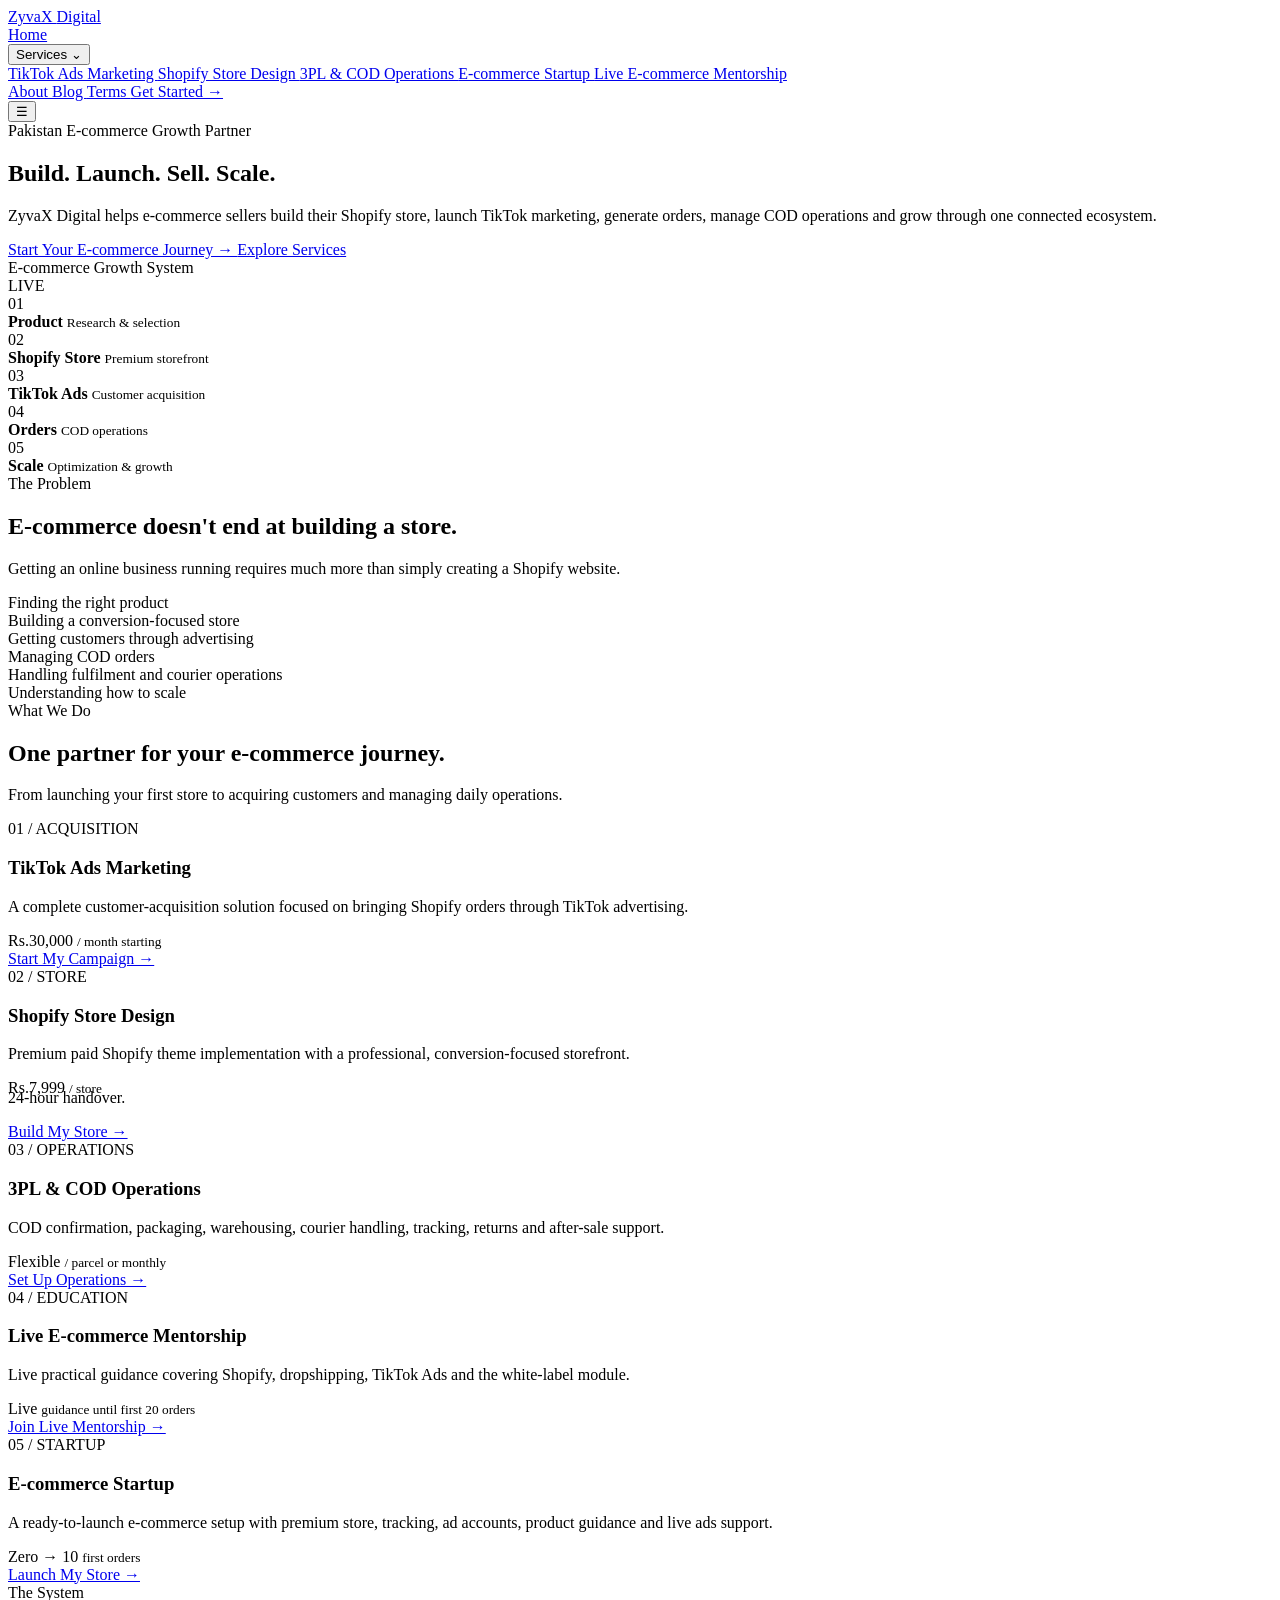
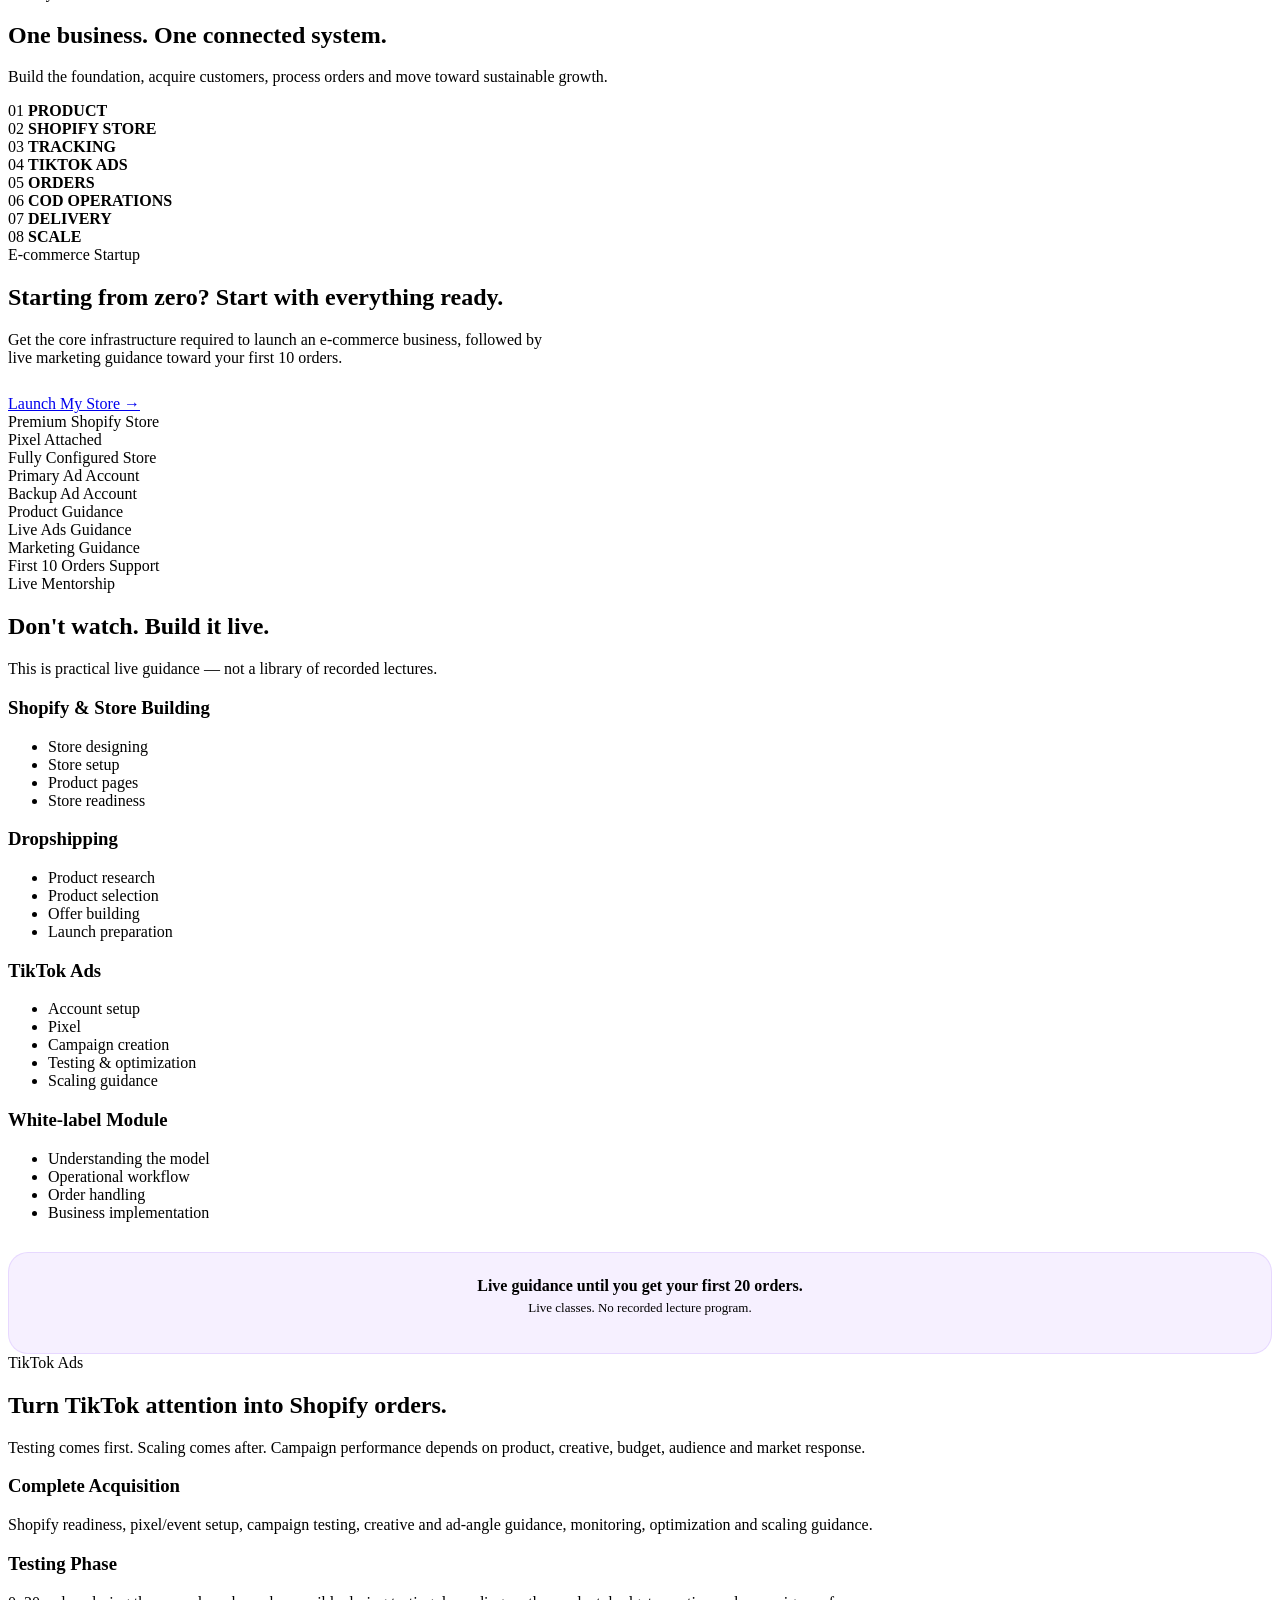
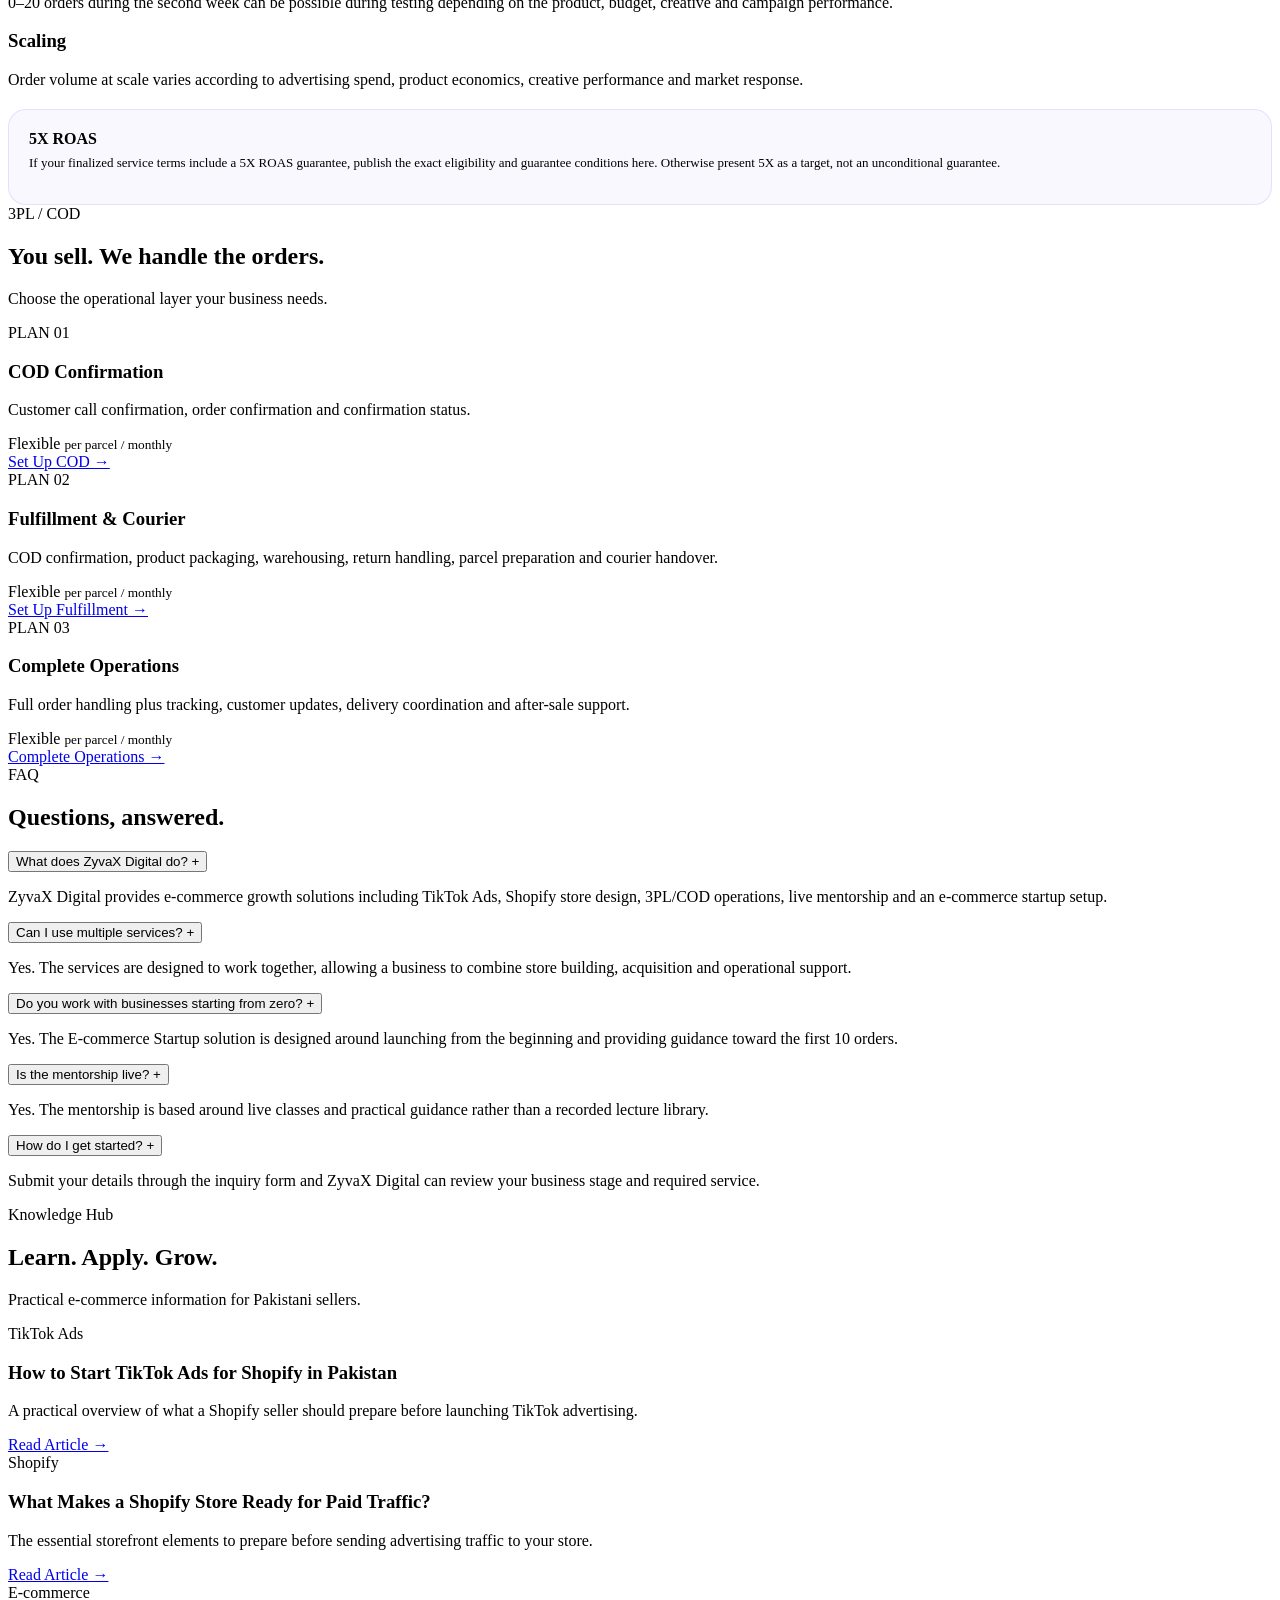
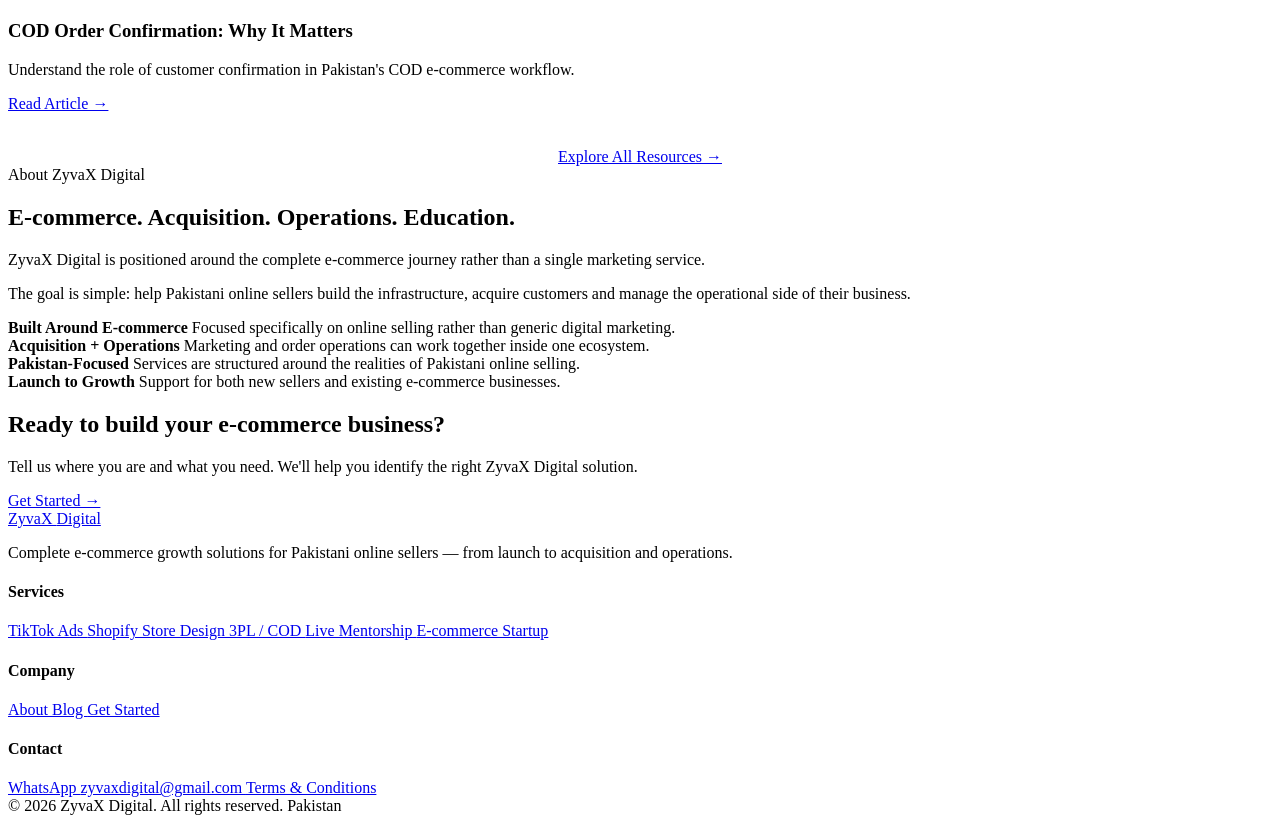
==== index.html @ 393e65ab "Add files via upload" ====
<!DOCTYPE html>
<html lang="en">
<head>
  <meta charset="UTF-8">

  <meta name="viewport" content="width=device-width, initial-scale=1.0">

  <title>ZyvaX Digital | E-commerce Growth Agency Pakistan</title>

  <meta name="description"
        content="ZyvaX Digital helps Pakistani e-commerce businesses build Shopify stores, launch TikTok Ads, manage COD operations and start selling online.">

  <meta name="robots" content="index, follow">

  <meta name="theme-color" content="#ffffff">
  
  <link rel="stylesheet" href="css/style.css">

  <link rel="canonical" href="https://www.zyvaxdigital.com/">

  <meta property="og:title"
        content="ZyvaX Digital | E-commerce Growth Agency Pakistan">

  <meta property="og:description"
        content="Build. Launch. Sell. Scale. Complete e-commerce growth solutions for Pakistan.">

  <meta property="og:type" content="website">

  <meta property="og:url"
        content="https://www.zyvaxdigital.com/">


  <!-- =======================================================
       STRUCTURED DATA
       ======================================================= -->

  <script type="application/ld+json">
  {
    "@context": "https://schema.org",
    "@type": "Organization",
    "name": "ZyvaX Digital",
    "url": "https://www.zyvaxdigital.com/",
    "description": "E-commerce growth agency providing Shopify store design, TikTok Ads marketing, COD operations, live mentorship and e-commerce startup solutions in Pakistan."
  }
  </script>

</head>

<body>

<!-- =========================================================
     HEADER
     ========================================================= -->

<header>

  <div class="container nav">

    <a href="#home" class="logo">
      ZyvaX <span>Digital</span>
    </a>

    <nav class="nav-links" id="navMenu">

  <a href="index.html">
    Home
  </a>

  <div class="nav-dropdown">

    <button class="nav-dropdown-btn">
      Services
      <span>⌄</span>
    </button>

    <div class="nav-dropdown-menu">

      <a href="services/tiktok-ads.html">
        TikTok Ads Marketing
      </a>

      <a href="services/shopify-store-design.html">
        Shopify Store Design
      </a>

      <a href="services/cod-3pl.html">
        3PL & COD Operations
      </a>

      <a href="services/ecommerce-startup.html">
        E-commerce Startup
      </a>

      <a href="services/live-mentorship.html">
        Live E-commerce Mentorship
      </a>

    </div>

  </div>

  <a href="about.html">
    About
  </a>

  <a href="blog/">
    Blog
  </a>

  <a href="terms.html">
    Terms
  </a>

  <a href="index.html#contact" class="nav-cta">
    Get Started →
  </a>

</nav>
    <button
      class="menu-btn"
      id="menuBtn"
      aria-label="Open navigation">
      ☰
    </button>

  </div>

</header>


<!-- =========================================================
     HERO
     ========================================================= -->

<main id="home">

<section class="hero">

  <div class="container hero-grid">

    <div class="reveal">

      <div class="eyebrow">
        Pakistan E-commerce Growth Partner
      </div>

      <h1>
        Build.
        Launch.
        <span class="gradient-text">
          Sell.
        </span>
        Scale.
      </h1>

      <p class="hero-copy">
        ZyvaX Digital helps e-commerce sellers build their Shopify
        store, launch TikTok marketing, generate orders, manage COD
        operations and grow through one connected ecosystem.
      </p>

      <div class="hero-buttons">

        <a
          href="https://forms.google.com/"
          target="_blank"
          class="btn btn-primary">
          Start Your E-commerce Journey →
        </a>

        <a
          href="#services"
          class="btn btn-secondary">
          Explore Services
        </a>

      </div>

    </div>


    <div class="hero-visual reveal">

      <div class="orb"></div>

      <div class="orbit"></div>

      <div class="dashboard">

        <div class="dash-top">

          <div class="dash-title">
            E-commerce Growth System
          </div>

          <div class="live">
            LIVE
          </div>

        </div>

        <div class="flow">

          <div class="flow-item">
            <div class="flow-icon">01</div>
            <div>
              <strong>Product</strong>
              <small>Research & selection</small>
            </div>
          </div>

          <div class="flow-item">
            <div class="flow-icon">02</div>
            <div>
              <strong>Shopify Store</strong>
              <small>Premium storefront</small>
            </div>
          </div>

          <div class="flow-item">
            <div class="flow-icon">03</div>
            <div>
              <strong>TikTok Ads</strong>
              <small>Customer acquisition</small>
            </div>
          </div>

          <div class="flow-item">
            <div class="flow-icon">04</div>
            <div>
              <strong>Orders</strong>
              <small>COD operations</small>
            </div>
          </div>

          <div class="flow-item">
            <div class="flow-icon">05</div>
            <div>
              <strong>Scale</strong>
              <small>Optimization & growth</small>
            </div>
          </div>

        </div>

      </div>

    </div>

  </div>

</section>


<!-- =========================================================
     PROBLEM
     ========================================================= -->

<section class="problem">

  <div class="container problem-grid">

    <div class="section-head reveal">

      <div class="section-label">
        The Problem
      </div>

      <h2>
        E-commerce doesn't end at building a store.
      </h2>

      <p>
        Getting an online business running requires much more than
        simply creating a Shopify website.
      </p>

    </div>

    <div class="problem-list reveal">

      <div class="problem-item">
        Finding the right product
      </div>

      <div class="problem-item">
        Building a conversion-focused store
      </div>

      <div class="problem-item">
        Getting customers through advertising
      </div>

      <div class="problem-item">
        Managing COD orders
      </div>

      <div class="problem-item">
        Handling fulfilment and courier operations
      </div>

      <div class="problem-item">
        Understanding how to scale
      </div>

    </div>

  </div>

</section>


<!-- =========================================================
     SERVICES
     ========================================================= -->

<section id="services">

  <div class="container">

    <div class="section-head reveal">

      <div class="section-label">
        What We Do
      </div>

      <h2>
        One partner for your e-commerce journey.
      </h2>

      <p>
        From launching your first store to acquiring customers
        and managing daily operations.
      </p>

    </div>


    <div class="services-grid">


      <!-- SERVICE 01 -->

      <article class="service-card reveal">

        <div class="service-number">
          01 / ACQUISITION
        </div>

        <h3>
          TikTok Ads Marketing
        </h3>

        <p>
          A complete customer-acquisition solution focused on
          bringing Shopify orders through TikTok advertising.
        </p>

        <div class="price">
          Rs.30,000
          <small>/ month starting</small>
        </div>

        <a
          href="https://forms.google.com/"
          target="_blank"
          class="btn btn-primary">
          Start My Campaign →
        </a>

      </article>


      <!-- SERVICE 02 -->

      <article class="service-card reveal">

        <div class="service-number">
          02 / STORE
        </div>

        <h3>
          Shopify Store Design
        </h3>

        <p>
          Premium paid Shopify theme implementation with a
          professional, conversion-focused storefront.
        </p>

        <div class="price">
          Rs.7,999
          <small>/ store</small>
        </div>

        <p style="margin-top:-8px">
          24-hour handover.
        </p>

        <a
          href="https://forms.google.com/"
          target="_blank"
          class="btn btn-primary">
          Build My Store →
        </a>

      </article>


      <!-- SERVICE 03 -->

      <article class="service-card reveal">

        <div class="service-number">
          03 / OPERATIONS
        </div>

        <h3>
          3PL & COD Operations
        </h3>

        <p>
          COD confirmation, packaging, warehousing, courier
          handling, tracking, returns and after-sale support.
        </p>

        <div class="price">
          Flexible
          <small>/ parcel or monthly</small>
        </div>

        <a
          href="https://forms.google.com/"
          target="_blank"
          class="btn btn-primary">
          Set Up Operations →
        </a>

      </article>


      <!-- SERVICE 04 -->

      <article
        class="service-card reveal"
        id="mentorship">

        <div class="service-number">
          04 / EDUCATION
        </div>

        <h3>
          Live E-commerce Mentorship
        </h3>

        <p>
          Live practical guidance covering Shopify, dropshipping,
          TikTok Ads and the white-label module.
        </p>

        <div class="price">
          Live
          <small>guidance until first 20 orders</small>
        </div>

        <a
          href="https://forms.google.com/"
          target="_blank"
          class="btn btn-primary">
          Join Live Mentorship →
        </a>

      </article>


      <!-- SERVICE 05 -->

      <article
        class="service-card reveal">

        <div class="service-number">
          05 / STARTUP
        </div>

        <h3>
          E-commerce Startup
        </h3>

        <p>
          A ready-to-launch e-commerce setup with premium store,
          tracking, ad accounts, product guidance and live ads support.
        </p>

        <div class="price">
          Zero → 10
          <small>first orders</small>
        </div>

        <a
          href="https://forms.google.com/"
          target="_blank"
          class="btn btn-primary">
          Launch My Store →
        </a>

      </article>

    </div>

  </div>

</section>


<!-- =========================================================
     WORKFLOW
     ========================================================= -->

<section class="workflow">

  <div class="container">

    <div class="section-head reveal">

      <div class="section-label">
        The System
      </div>

      <h2>
        One business. One connected system.
      </h2>

      <p>
        Build the foundation, acquire customers, process orders
        and move toward sustainable growth.
      </p>

    </div>


    <div class="workflow-track">

      <div class="workflow-item reveal">
        <span>01</span>
        <strong>PRODUCT</strong>
      </div>

      <div class="workflow-item reveal">
        <span>02</span>
        <strong>SHOPIFY STORE</strong>
      </div>

      <div class="workflow-item reveal">
        <span>03</span>
        <strong>TRACKING</strong>
      </div>

      <div class="workflow-item reveal">
        <span>04</span>
        <strong>TIKTOK ADS</strong>
      </div>

      <div class="workflow-item reveal">
        <span>05</span>
        <strong>ORDERS</strong>
      </div>

      <div class="workflow-item reveal">
        <span>06</span>
        <strong>COD OPERATIONS</strong>
      </div>

      <div class="workflow-item reveal">
        <span>07</span>
        <strong>DELIVERY</strong>
      </div>

      <div class="workflow-item reveal">
        <span>08</span>
        <strong>SCALE</strong>
      </div>

    </div>

  </div>

</section>


<!-- =========================================================
     STARTUP
     ========================================================= -->

<section id="startup">

  <div class="container">

    <div class="startup-box reveal">

      <div class="startup-grid">

        <div>

          <div class="section-label">
            E-commerce Startup
          </div>

          <h2>
            Starting from zero?
            Start with everything ready.
          </h2>

          <p
            style="
              color:var(--muted);
              margin-top:20px;
              max-width:550px;
            ">
            Get the core infrastructure required to launch an
            e-commerce business, followed by live marketing guidance
            toward your first 10 orders.
          </p>

          <div
            style="margin-top:28px">

            <a
              href="https://forms.google.com/"
              target="_blank"
              class="btn btn-primary">
              Launch My Store →
            </a>

          </div>

        </div>


        <div class="check-list">

          <div class="check">
            Premium Shopify Store
          </div>

          <div class="check">
            Pixel Attached
          </div>

          <div class="check">
            Fully Configured Store
          </div>

          <div class="check">
            Primary Ad Account
          </div>

          <div class="check">
            Backup Ad Account
          </div>

          <div class="check">
            Product Guidance
          </div>

          <div class="check">
            Live Ads Guidance
          </div>

          <div class="check">
            Marketing Guidance
          </div>

          <div class="check">
            First 10 Orders Support
          </div>

        </div>

      </div>

    </div>

  </div>

</section>


<!-- =========================================================
     MENTORSHIP
     ========================================================= -->

<section>

  <div class="container">

    <div class="section-head reveal">

      <div class="section-label">
        Live Mentorship
      </div>

      <h2>
        Don't watch. Build it live.
      </h2>

      <p>
        This is practical live guidance — not a library of
        recorded lectures.
      </p>

    </div>


    <div class="mentor-grid">

      <div class="mentor-card reveal">

        <h3>
          Shopify & Store Building
        </h3>

        <ul>
          <li>Store designing</li>
          <li>Store setup</li>
          <li>Product pages</li>
          <li>Store readiness</li>
        </ul>

      </div>


      <div class="mentor-card reveal">

        <h3>
          Dropshipping
        </h3>

        <ul>
          <li>Product research</li>
          <li>Product selection</li>
          <li>Offer building</li>
          <li>Launch preparation</li>
        </ul>

      </div>


      <div class="mentor-card reveal">

        <h3>
          TikTok Ads
        </h3>

        <ul>
          <li>Account setup</li>
          <li>Pixel</li>
          <li>Campaign creation</li>
          <li>Testing & optimization</li>
          <li>Scaling guidance</li>
        </ul>

      </div>


      <div class="mentor-card reveal">

        <h3>
          White-label Module
        </h3>

        <ul>
          <li>Understanding the model</li>
          <li>Operational workflow</li>
          <li>Order handling</li>
          <li>Business implementation</li>
        </ul>

      </div>

    </div>


    <div
      style="
        margin-top:30px;
        padding:24px;
        border-radius:20px;
        background:#f6f0ff;
        border:1px solid rgba(123,44,255,.12);
        text-align:center;
      "
      class="reveal">

      <strong>
        Live guidance until you get your first 20 orders.
      </strong>

      <p
        style="
          color:var(--muted);
          font-size:13px;
          margin-top:5px;
        ">
        Live classes. No recorded lecture program.
      </p>

    </div>

  </div>

</section>


<!-- =========================================================
     TIKTOK ADS
     ========================================================= -->

<section>

  <div class="container">

    <div class="section-head reveal">

      <div class="section-label">
        TikTok Ads
      </div>

      <h2>
        Turn TikTok attention into Shopify orders.
      </h2>

      <p>
        Testing comes first. Scaling comes after.
        Campaign performance depends on product, creative,
        budget, audience and market response.
      </p>

    </div>


    <div class="services-grid">

      <div class="service-card reveal">

        <h3>
          Complete Acquisition
        </h3>

        <p>
          Shopify readiness, pixel/event setup, campaign testing,
          creative and ad-angle guidance, monitoring,
          optimization and scaling guidance.
        </p>

      </div>


      <div class="service-card reveal">

        <h3>
          Testing Phase
        </h3>

        <p>
          0–20 orders during the second week can be possible
          during testing depending on the product, budget,
          creative and campaign performance.
        </p>

      </div>


      <div class="service-card reveal">

        <h3>
          Scaling
        </h3>

        <p>
          Order volume at scale varies according to advertising
          spend, product economics, creative performance and
          market response.
        </p>

      </div>

    </div>


    <div
      style="
        margin-top:20px;
        padding:20px;
        border:1px solid rgba(123,44,255,.13);
        border-radius:18px;
        background:#faf8ff;
      "
      class="reveal">

      <strong>
        5X ROAS
      </strong>

      <p
        style="
          margin-top:7px;
          color:var(--muted);
          font-size:13px;
        ">
        If your finalized service terms include a 5X ROAS
        guarantee, publish the exact eligibility and guarantee
        conditions here. Otherwise present 5X as a target,
        not an unconditional guarantee.
      </p>

    </div>

  </div>

</section>


<!-- =========================================================
     3PL
     ========================================================= -->

<section>

  <div class="container">

    <div class="section-head reveal">

      <div class="section-label">
        3PL / COD
      </div>

      <h2>
        You sell. We handle the orders.
      </h2>

      <p>
        Choose the operational layer your business needs.
      </p>

    </div>


    <div class="services-grid">

      <article class="service-card reveal">

        <div class="service-number">
          PLAN 01
        </div>

        <h3>
          COD Confirmation
        </h3>

        <p>
          Customer call confirmation, order confirmation and
          confirmation status.
        </p>

        <div class="price">
          Flexible
          <small>per parcel / monthly</small>
        </div>

        <a
          href="https://forms.google.com/"
          target="_blank"
          class="btn btn-primary">
          Set Up COD →
        </a>

      </article>


      <article class="service-card reveal">

        <div class="service-number">
          PLAN 02
        </div>

        <h3>
          Fulfillment & Courier
        </h3>

        <p>
          COD confirmation, product packaging, warehousing,
          return handling, parcel preparation and courier handover.
        </p>

        <div class="price">
          Flexible
          <small>per parcel / monthly</small>
        </div>

        <a
          href="https://forms.google.com/"
          target="_blank"
          class="btn btn-primary">
          Set Up Fulfillment →
        </a>

      </article>


      <article class="service-card reveal">

        <div class="service-number">
          PLAN 03
        </div>

        <h3>
          Complete Operations
        </h3>

        <p>
          Full order handling plus tracking, customer updates,
          delivery coordination and after-sale support.
        </p>

        <div class="price">
          Flexible
          <small>per parcel / monthly</small>
        </div>

        <a
          href="https://forms.google.com/"
          target="_blank"
          class="btn btn-primary">
          Complete Operations →
        </a>

      </article>

    </div>

  </div>

</section>


<!-- =========================================================
     FAQ
     ========================================================= -->

<section>

  <div class="container">

    <div class="section-head reveal">

      <div class="section-label">
        FAQ
      </div>

      <h2>
        Questions, answered.
      </h2>

    </div>


    <div class="faq">

      <div class="faq-item reveal">

        <button class="faq-question">
          What does ZyvaX Digital do?
          <span>+</span>
        </button>

        <div class="faq-answer">
          <p>
            ZyvaX Digital provides e-commerce growth solutions
            including TikTok Ads, Shopify store design,
            3PL/COD operations, live mentorship and an
            e-commerce startup setup.
          </p>
        </div>

      </div>


      <div class="faq-item reveal">

        <button class="faq-question">
          Can I use multiple services?
          <span>+</span>
        </button>

        <div class="faq-answer">
          <p>
            Yes. The services are designed to work together,
            allowing a business to combine store building,
            acquisition and operational support.
          </p>
        </div>

      </div>


      <div class="faq-item reveal">

        <button class="faq-question">
          Do you work with businesses starting from zero?
          <span>+</span>
        </button>

        <div class="faq-answer">
          <p>
            Yes. The E-commerce Startup solution is designed
            around launching from the beginning and providing
            guidance toward the first 10 orders.
          </p>
        </div>

      </div>


      <div class="faq-item reveal">

        <button class="faq-question">
          Is the mentorship live?
          <span>+</span>
        </button>

        <div class="faq-answer">
          <p>
            Yes. The mentorship is based around live classes
            and practical guidance rather than a recorded lecture
            library.
          </p>
        </div>

      </div>


      <div class="faq-item reveal">

        <button class="faq-question">
          How do I get started?
          <span>+</span>
        </button>

        <div class="faq-answer">
          <p>
            Submit your details through the inquiry form and
            ZyvaX Digital can review your business stage and
            required service.
          </p>
        </div>

      </div>

    </div>

  </div>

</section>


<!-- =========================================================
     BLOG
     ========================================================= -->

<section id="blog">

  <div class="container">

    <div class="section-head reveal">

      <div class="section-label">
        Knowledge Hub
      </div>

      <h2>
        Learn. Apply. Grow.
      </h2>

      <p>
        Practical e-commerce information for Pakistani sellers.
      </p>

    </div>


    <div class="blog-grid">

      <article class="blog-card reveal">

        <span class="blog-category">
          TikTok Ads
        </span>

        <h3>
          How to Start TikTok Ads for Shopify in Pakistan
        </h3>

        <p>
          A practical overview of what a Shopify seller should
          prepare before launching TikTok advertising.
        </p>

        <a href="#" class="read">
          Read Article →
        </a>

      </article>


      <article class="blog-card reveal">

        <span class="blog-category">
          Shopify
        </span>

        <h3>
          What Makes a Shopify Store Ready for Paid Traffic?
        </h3>

        <p>
          The essential storefront elements to prepare before
          sending advertising traffic to your store.
        </p>

        <a href="#" class="read">
          Read Article →
        </a>

      </article>


      <article class="blog-card reveal">

        <span class="blog-category">
          E-commerce
        </span>

        <h3>
          COD Order Confirmation: Why It Matters
        </h3>

        <p>
          Understand the role of customer confirmation in
          Pakistan's COD e-commerce workflow.
        </p>

        <a href="#" class="read">
          Read Article →
        </a>

      </article>

    </div>


    <div
      style="
        text-align:center;
        margin-top:35px;
      "
      class="reveal">

      <a
        href="#"
        class="btn btn-secondary">
        Explore All Resources →

      </a>

    </div>

  </div>

</section>


<!-- =========================================================
     ABOUT
     ========================================================= -->

<section id="about">

  <div class="container about-grid">

    <div class="about-copy reveal">

      <div class="section-label">
        About ZyvaX Digital
      </div>

      <h2>
        E-commerce.
        Acquisition.
        Operations.
        Education.
      </h2>

      <p>
        ZyvaX Digital is positioned around the complete
        e-commerce journey rather than a single marketing service.
      </p>

      <p>
        The goal is simple: help Pakistani online sellers
        build the infrastructure, acquire customers and
        manage the operational side of their business.
      </p>

    </div>


    <div class="about-pillars reveal">

      <div class="pillar">
        <strong>
          Built Around E-commerce
        </strong>

        <span>
          Focused specifically on online selling rather than
          generic digital marketing.
        </span>
      </div>


      <div class="pillar">
        <strong>
          Acquisition + Operations
        </strong>

        <span>
          Marketing and order operations can work together
          inside one ecosystem.
        </span>
      </div>


      <div class="pillar">
        <strong>
          Pakistan-Focused
        </strong>

        <span>
          Services are structured around the realities of
          Pakistani online selling.
        </span>
      </div>


      <div class="pillar">
        <strong>
          Launch to Growth
        </strong>

        <span>
          Support for both new sellers and existing
          e-commerce businesses.
        </span>
      </div>

    </div>

  </div>

</section>


<!-- =========================================================
     FINAL CTA
     ========================================================= -->

<section
  class="final-cta"
  id="contact">

  <div class="container">

    <div class="cta-box reveal">

      <h2>
        Ready to build your e-commerce business?
      </h2>

      <p>
        Tell us where you are and what you need.
        We'll help you identify the right ZyvaX Digital solution.
      </p>

      <a
        href="https://forms.google.com/"
        target="_blank"
        class="btn">
        Get Started →
      </a>

    </div>

  </div>

</section>

</main>


<!-- =========================================================
     FOOTER
     ========================================================= -->

<footer>

<script src="js/main.js"></script>

  <div class="container">

    <div class="footer-grid">


      <div class="footer-brand">

        <a href="#home" class="logo">
          ZyvaX <span>Digital</span>
        </a>

        <p>
          Complete e-commerce growth solutions for Pakistani
          online sellers — from launch to acquisition and operations.
        </p>

      </div>


      <div class="footer-col">

        <h4>
          Services
        </h4>

        <a href="#services/tiktok-ads.html">
          TikTok Ads
        </a>

        <a href="#services/shopify-store-design.html">
          Shopify Store Design
        </a>

        <a href="#services/cod-3pl.html">
          3PL / COD
        </a>

        <a href="#mentorship/live-mentorship.html">
          Live Mentorship
        </a>

        <a href="#startup/ecommerce-startup.html">
          E-commerce Startup
        </a>

      </div>


      <div class="footer-col">

        <h4>
          Company
        </h4>

        <a href="#about/about.html">
          About
        </a>

        <a href="#blog">
          Blog
        </a>

        <a href="#contact">
          Get Started
        </a>

      </div>


      <div class="footer-col">

        <h4>
          Contact
        </h4>

        <a
          href="https://wa.me/923000000000"
          target="_blank">
          WhatsApp
        </a>

        <a href="mailto:zyvaxdigital@gmail.com">
          zyvaxdigital@gmail.com
        </a>

        <!-- TERMS ONLY IN FOOTER -->

        <a href="terms.html">
          Terms & Conditions
        </a>

      </div>

    </div>


    <div class="copyright">

      <span>
        © 2026 ZyvaX Digital. All rights reserved.
      </span>

      <span>
        Pakistan
      </span>

    </div>

  </div>

</footer>
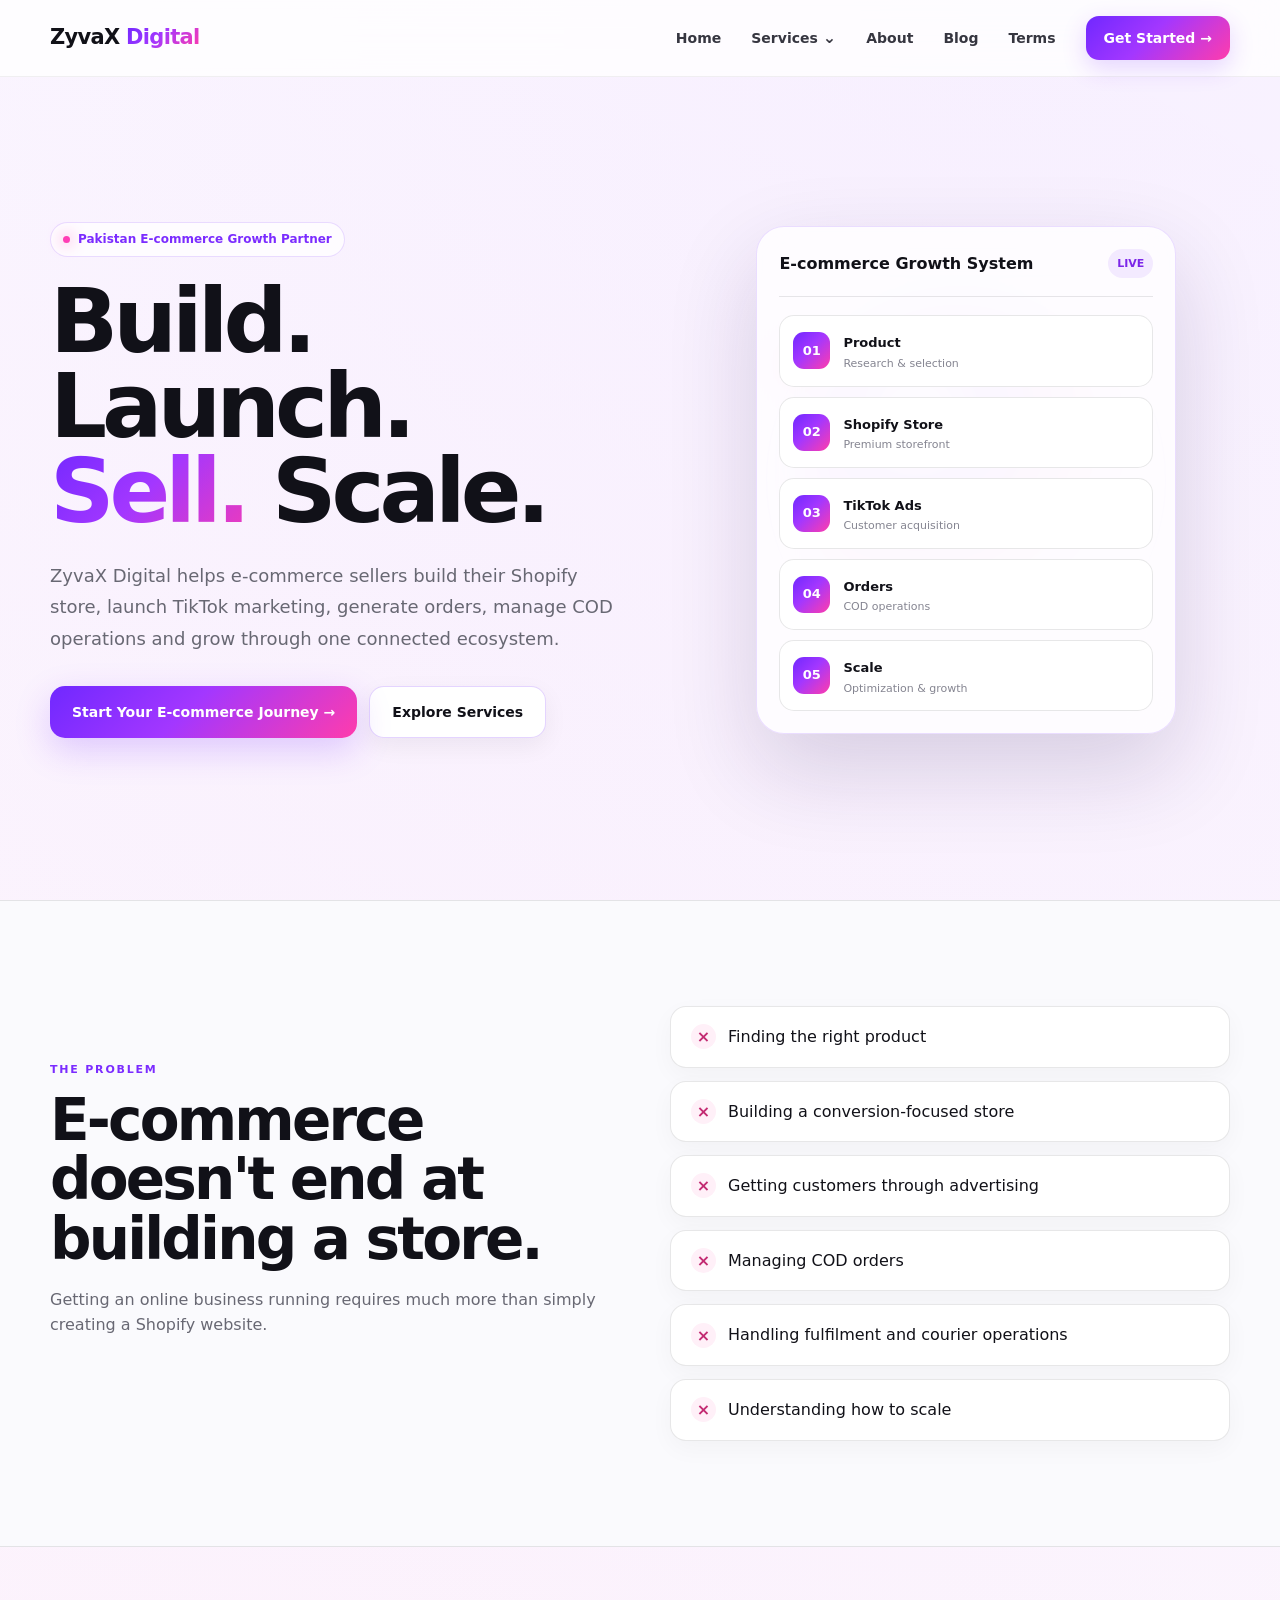
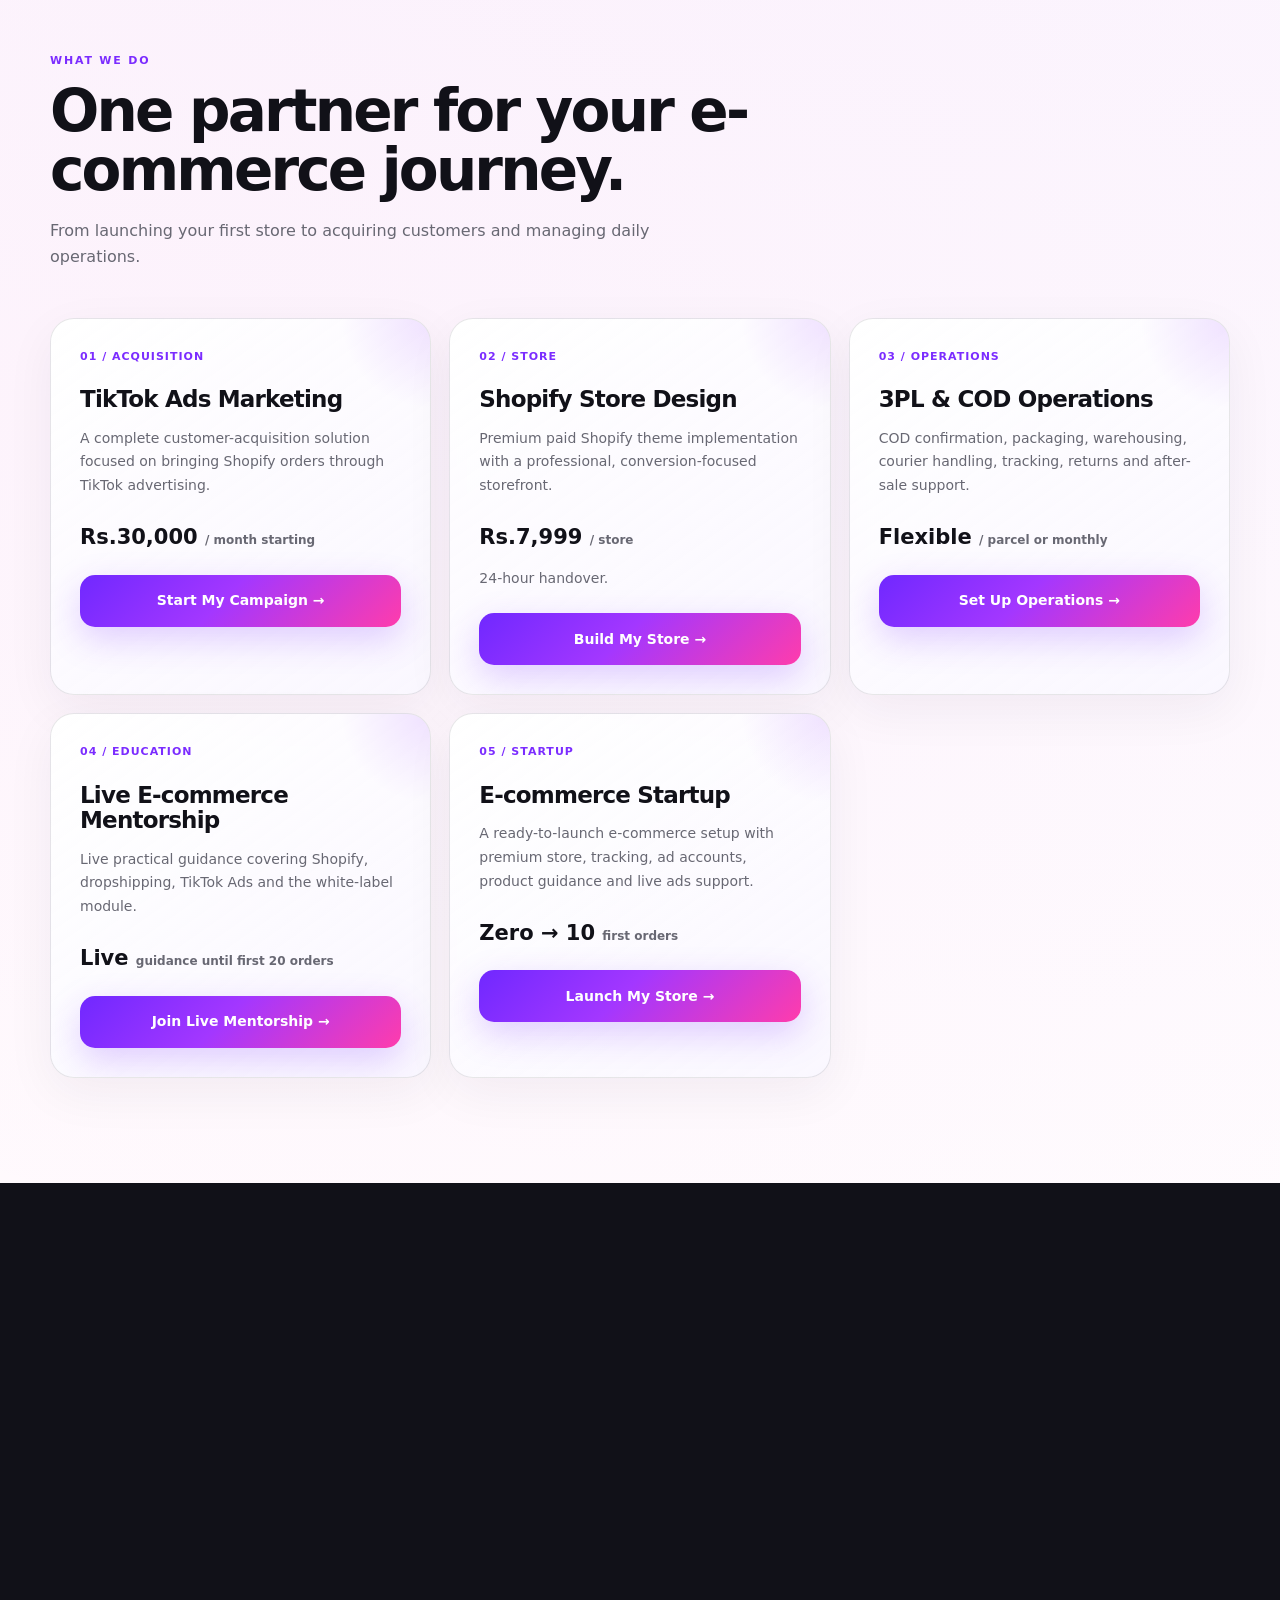
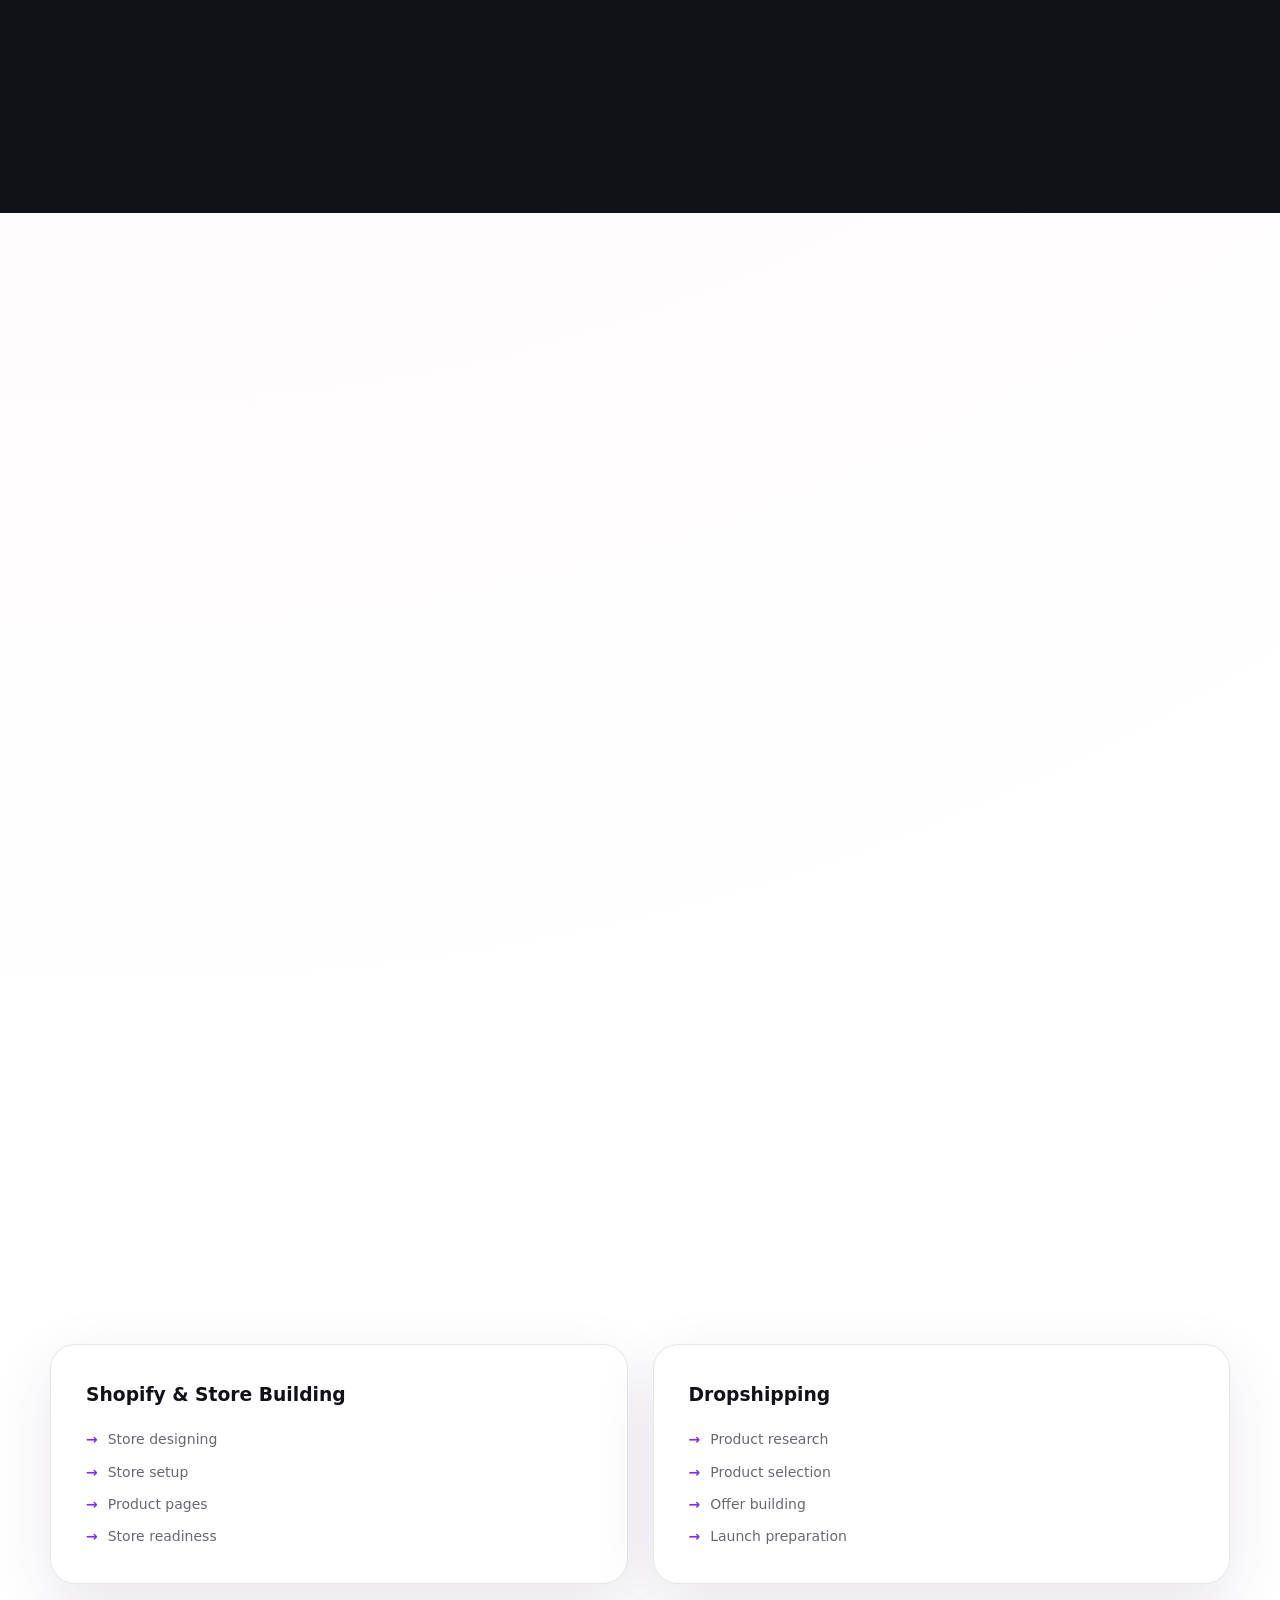
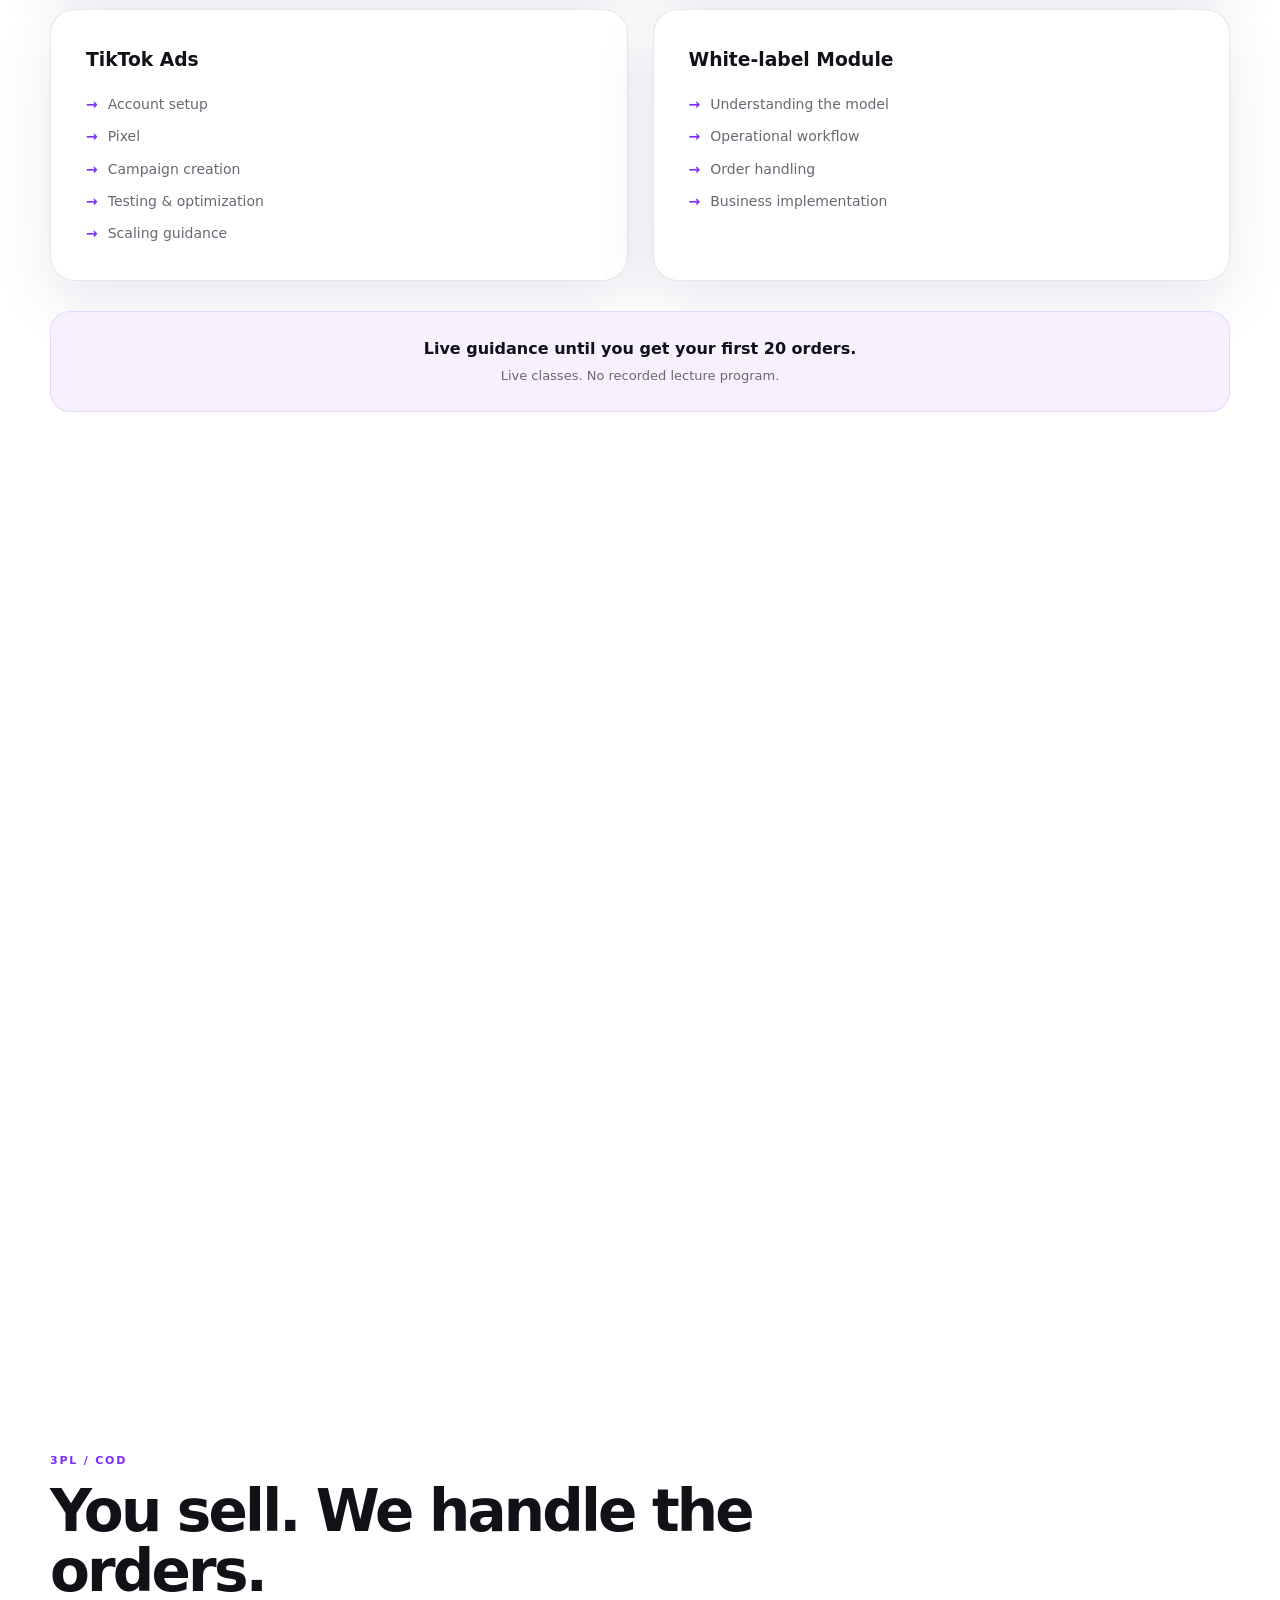
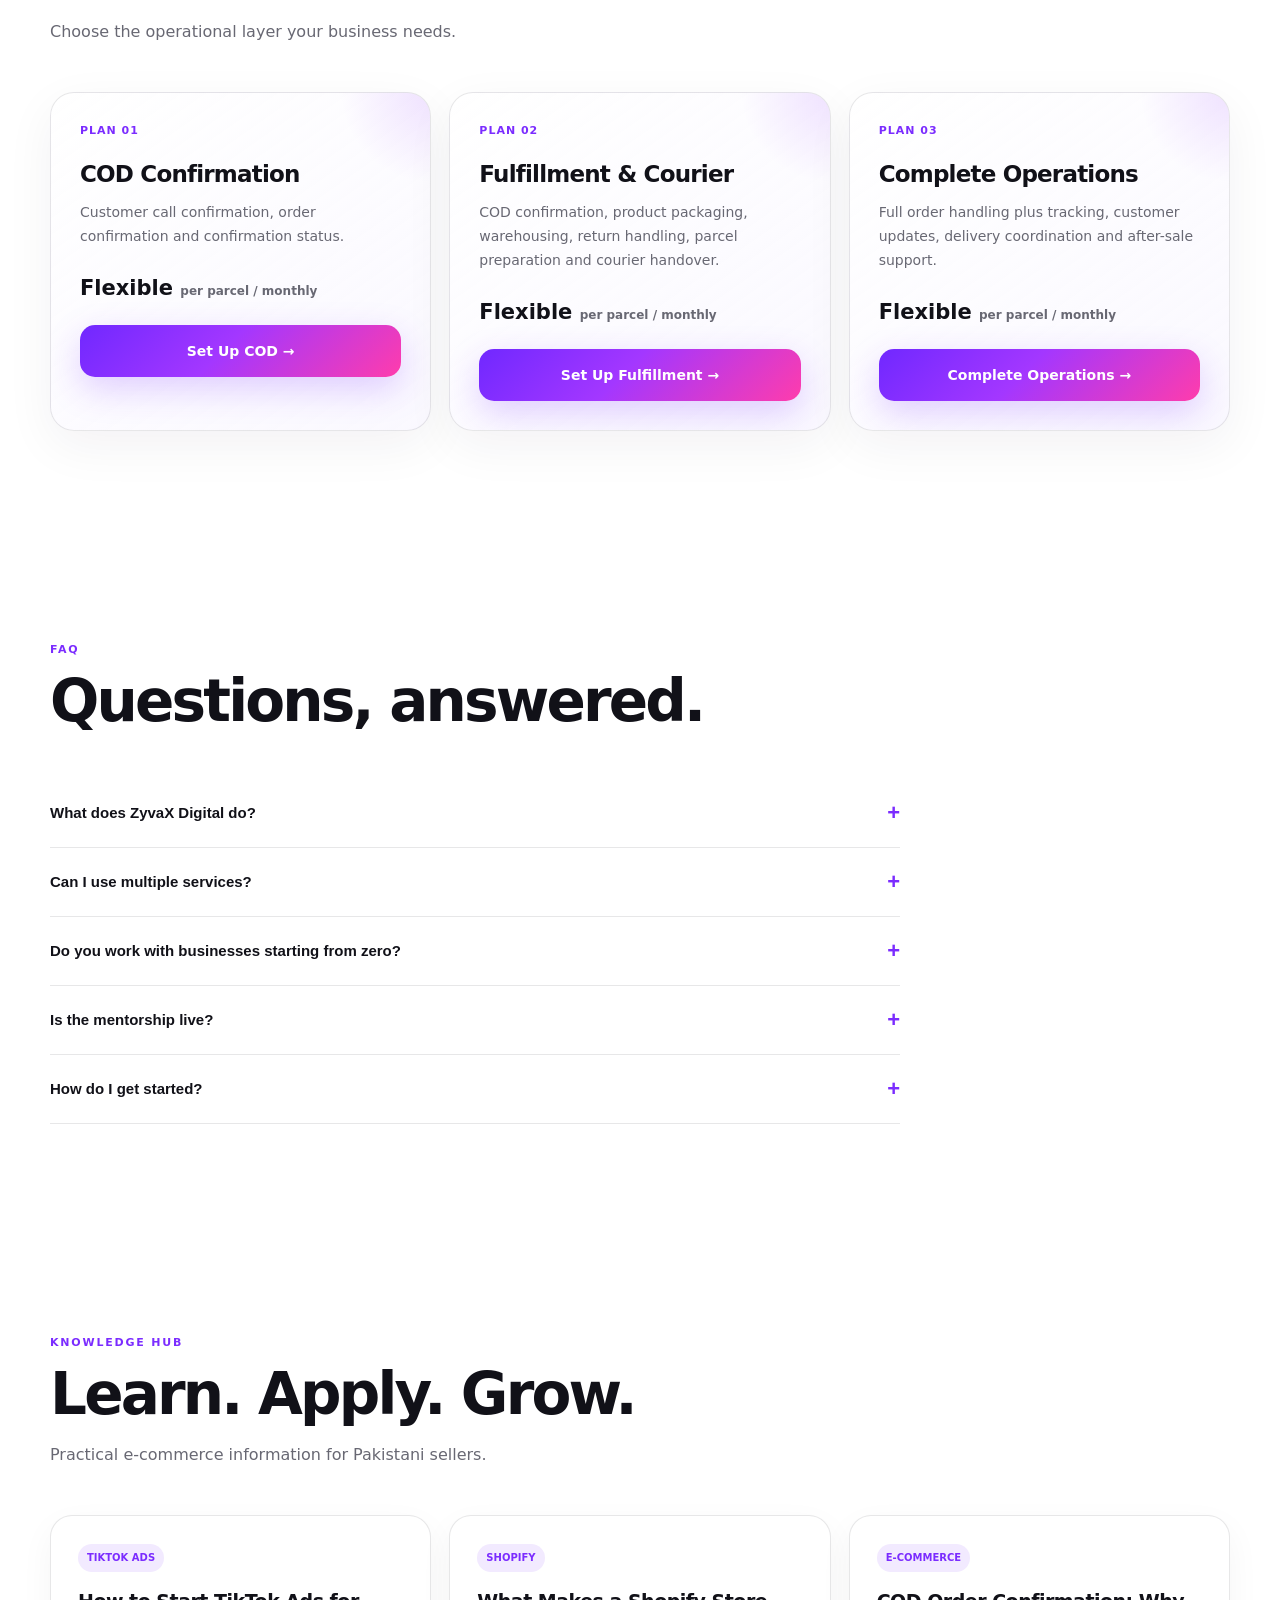
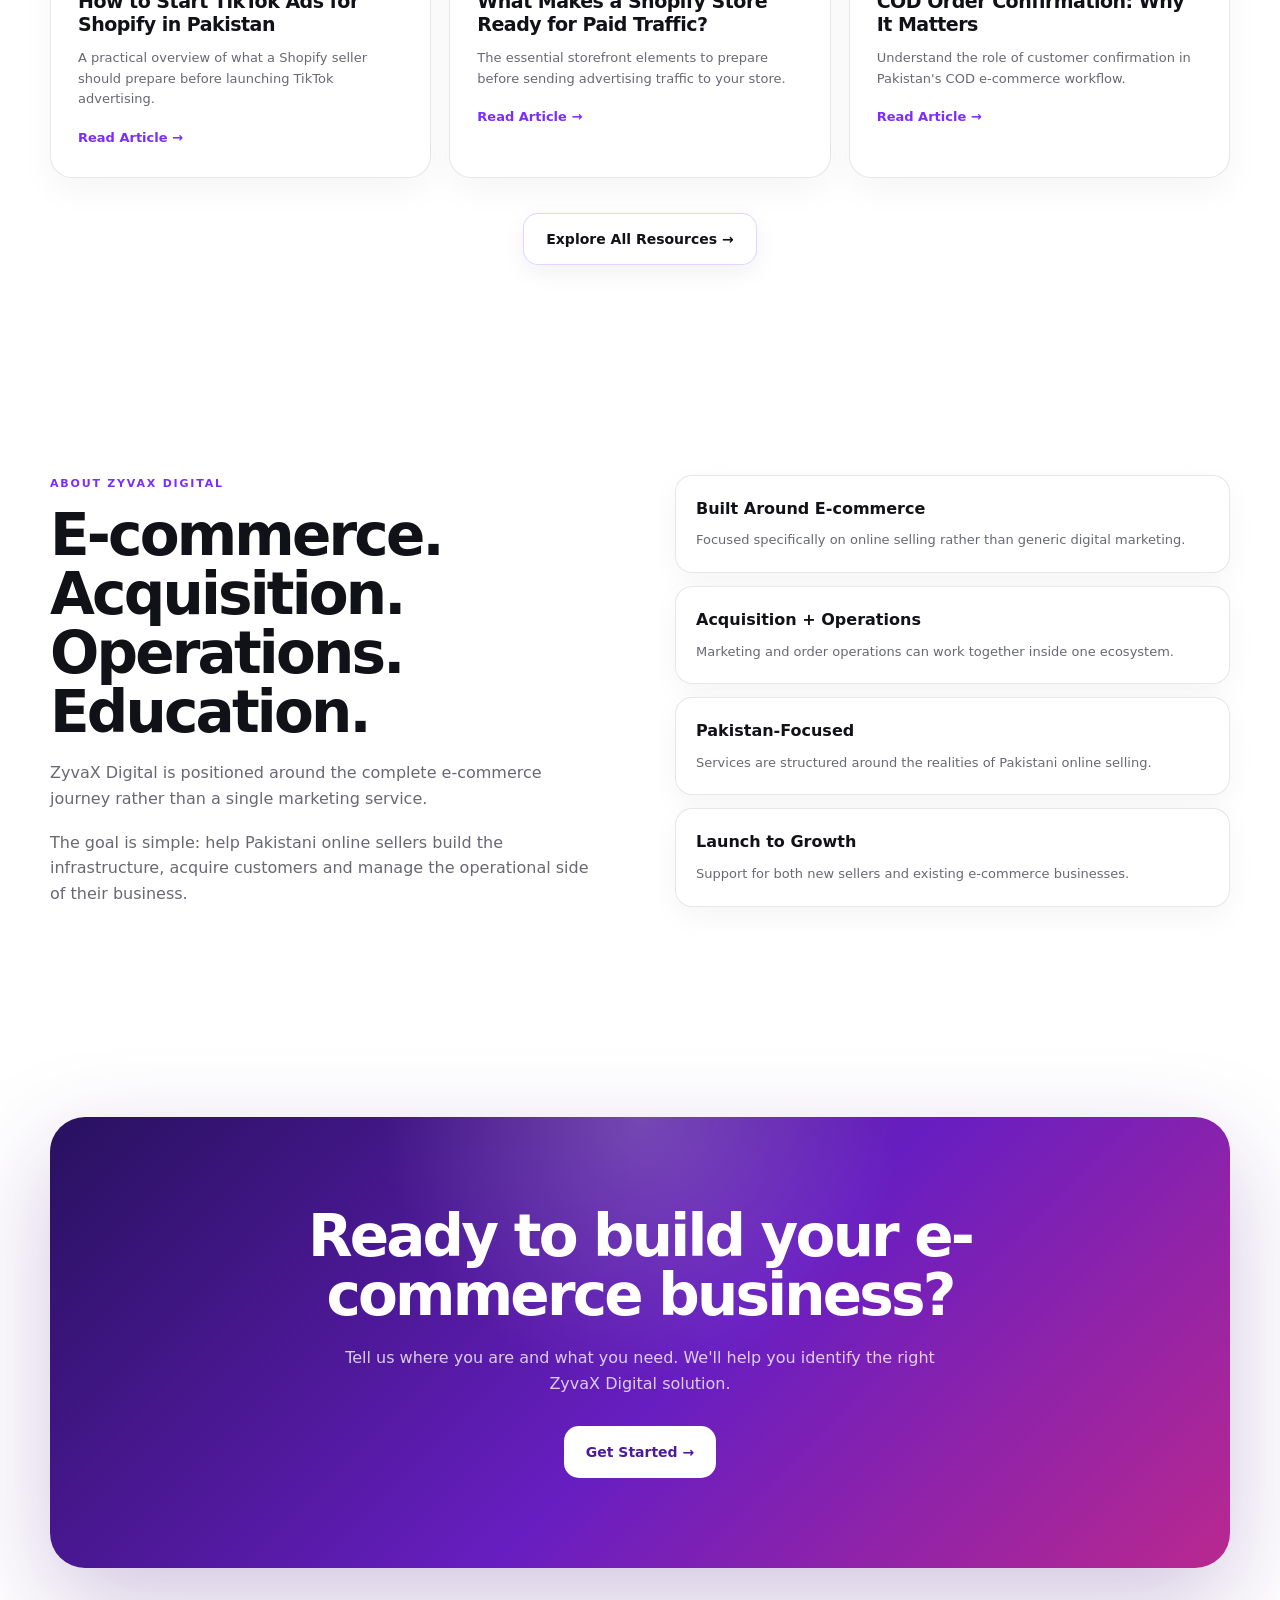
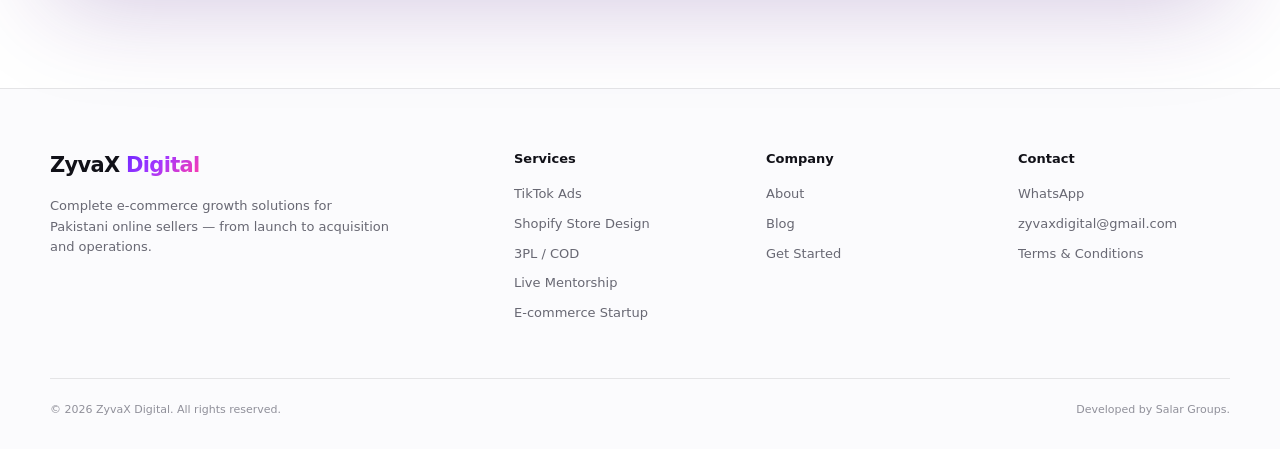
==== commit b9f8bb04: "Update index.html" ====
--- a/index.html
+++ b/index.html
@@ -1491,7 +1491,7 @@
         </h4>
 
         <a
-          href="https://wa.me/923000000000"
+          href="https://wa.me/923391189903"
           target="_blank">
           WhatsApp
         </a>
@@ -1518,7 +1518,7 @@
       </span>
 
       <span>
-        Pakistan
+        Developed by Salar Groups.
       </span>
 
     </div>
--- a/css/style.css
+++ b/css/style.css
@@ -0,0 +1,1671 @@
+:root {
+      --bg: #ffffff;
+      --bg-soft: #f7f7fb;
+      --card: rgba(255,255,255,.82);
+
+      --text: #111118;
+      --muted: #686873;
+      --border: rgba(20,20,30,.10);
+
+      --purple: #7b2cff;
+      --violet: #9d42ff;
+      --pink: #ff3eb5;
+      --magenta: #d82cff;
+
+      --gradient:
+        linear-gradient(
+          135deg,
+          #7028ff 0%,
+          #a337ff 45%,
+          #ff3cac 100%
+        );
+
+      --shadow:
+        0 20px 60px rgba(45, 22, 90, .10);
+
+      --radius: 24px;
+
+      --container: 1180px;
+    }
+
+    * {
+      margin: 0;
+      padding: 0;
+      box-sizing: border-box;
+    }
+
+    html {
+      scroll-behavior: smooth;
+    }
+
+    body {
+      font-family:
+        Inter,
+        ui-sans-serif,
+        system-ui,
+        -apple-system,
+        BlinkMacSystemFont,
+        "Segoe UI",
+        sans-serif;
+
+      background:
+        radial-gradient(
+          circle at 80% 0%,
+          rgba(157,66,255,.08),
+          transparent 30%
+        ),
+        radial-gradient(
+          circle at 10% 20%,
+          rgba(255,62,181,.045),
+          transparent 28%
+        ),
+        var(--bg);
+
+      color: var(--text);
+      line-height: 1.6;
+      overflow-x: hidden;
+    }
+
+    a {
+      color: inherit;
+      text-decoration: none;
+    }
+
+    button,
+    a {
+      -webkit-tap-highlight-color: transparent;
+    }
+
+    img {
+      max-width: 100%;
+      display: block;
+    }
+
+    .container {
+      width: min(
+        calc(100% - 40px),
+        var(--container)
+      );
+
+      margin-inline: auto;
+    }
+
+    /* =========================================================
+       HEADER
+       ========================================================= */
+
+    header {
+      position: fixed;
+      top: 0;
+      left: 0;
+      width: 100%;
+      z-index: 1000;
+
+      background: rgba(255,255,255,.78);
+      backdrop-filter: blur(18px);
+      -webkit-backdrop-filter: blur(18px);
+
+      border-bottom: 1px solid rgba(20,20,30,.06);
+    }
+
+    .nav {
+      height: 76px;
+
+      display: flex;
+      align-items: center;
+      justify-content: space-between;
+    }
+
+    .logo {
+      font-size: 21px;
+      font-weight: 900;
+      letter-spacing: -.7px;
+    }
+
+    .logo span {
+      background: var(--gradient);
+      -webkit-background-clip: text;
+      background-clip: text;
+      color: transparent;
+    }
+
+    .nav-links {
+      display: flex;
+      align-items: center;
+      gap: 30px;
+      font-size: 14px;
+      font-weight: 650;
+    }
+
+    .nav-links a {
+      position: relative;
+      color: #363640;
+    }
+
+    .nav-links a::after {
+      content: "";
+      position: absolute;
+      bottom: -7px;
+      left: 0;
+      width: 0;
+      height: 2px;
+      background: var(--gradient);
+      transition: .3s;
+      border-radius: 10px;
+    }
+
+    .nav-links a:hover::after {
+    /* =========================================================
+   SERVICES DROPDOWN
+   ========================================================= */
+
+.nav-dropdown {
+  position: relative;
+}
+
+.nav-dropdown-btn {
+  border: 0;
+  background: transparent;
+  color: #363640;
+
+  font-family: inherit;
+  font-size: 14px;
+  font-weight: 650;
+
+  cursor: pointer;
+
+  display: flex;
+  align-items: center;
+  gap: 5px;
+
+  padding: 0;
+}
+
+.nav-dropdown-btn span {
+  font-size: 16px;
+  line-height: 1;
+  transition: transform .25s ease;
+}
+
+.nav-dropdown-menu {
+  position: absolute;
+
+  top: calc(100% + 18px);
+  left: 50%;
+
+  transform: translateX(-50%) translateY(8px);
+
+  width: 250px;
+
+  padding: 8px;
+
+  background: rgba(255,255,255,.98);
+
+  border: 1px solid var(--border);
+
+  border-radius: 16px;
+
+  box-shadow:
+    0 20px 50px rgba(20,20,30,.12);
+
+  opacity: 0;
+  visibility: hidden;
+  pointer-events: none;
+
+  transition:
+    opacity .25s ease,
+    transform .25s ease,
+    visibility .25s ease;
+
+  z-index: 2000;
+}
+
+.nav-dropdown-menu a {
+  display: block;
+
+  padding: 11px 13px;
+
+  border-radius: 10px;
+
+  color: #363640;
+
+  font-size: 13px;
+  font-weight: 650;
+
+  transition:
+    background .2s ease,
+    color .2s ease;
+}
+
+.nav-dropdown-menu a::after {
+  display: none;
+}
+
+.nav-dropdown-menu a:hover {
+  background: #f4efff;
+  color: var(--purple);
+}
+
+/* Desktop hover */
+
+.nav-dropdown:hover .nav-dropdown-menu {
+  opacity: 1;
+  visibility: visible;
+  pointer-events: auto;
+
+  transform:
+    translateX(-50%)
+    translateY(0);
+}
+
+.nav-dropdown:hover .nav-dropdown-btn span {
+  transform: rotate(180deg);
+}
+      width: 100%;
+    }
+
+    .nav-cta {
+      padding: 11px 18px;
+      border-radius: 13px;
+
+      color: white !important;
+
+      background: var(--gradient);
+
+      box-shadow:
+        0 8px 25px rgba(123,44,255,.20);
+
+      transition: .3s;
+    }
+
+    .nav-cta:hover {
+      transform: translateY(-2px);
+      box-shadow:
+        0 13px 35px rgba(123,44,255,.30);
+    }
+
+    .menu-btn {
+      display: none;
+
+      width: 44px;
+      height: 44px;
+
+      border: 1px solid var(--border);
+      background: white;
+      border-radius: 12px;
+
+      font-size: 22px;
+      cursor: pointer;
+    }
+
+    /* =========================================================
+       BUTTONS
+       ========================================================= */
+
+    .btn {
+      display: inline-flex;
+      align-items: center;
+      justify-content: center;
+      gap: 9px;
+
+      min-height: 52px;
+      padding: 0 22px;
+
+      border-radius: 15px;
+
+      font-size: 14px;
+      font-weight: 800;
+
+      transition:
+        transform .3s ease,
+        box-shadow .3s ease,
+        background .3s ease;
+
+      cursor: pointer;
+    }
+
+    .btn-primary {
+      color: white;
+      background: var(--gradient);
+
+      box-shadow:
+        0 12px 35px rgba(123,44,255,.22);
+
+      position: relative;
+      overflow: hidden;
+    }
+
+    .btn-primary::before {
+      content: "";
+
+      position: absolute;
+      inset: 0;
+
+      background:
+        linear-gradient(
+          100deg,
+          transparent 30%,
+          rgba(255,255,255,.32),
+          transparent 70%
+        );
+
+      transform: translateX(-120%);
+      transition: .6s;
+    }
+
+    .btn-primary:hover::before {
+      transform: translateX(120%);
+    }
+
+    .btn-primary:hover {
+      transform: translateY(-3px);
+      box-shadow:
+        0 18px 45px rgba(123,44,255,.30);
+    }
+
+    .btn-secondary {
+      background: white;
+      color: var(--text);
+
+      border: 1px solid rgba(123,44,255,.20);
+
+      box-shadow:
+        0 8px 25px rgba(20,20,30,.06);
+    }
+
+    .btn-secondary:hover {
+      transform: translateY(-3px);
+      border-color: rgba(123,44,255,.45);
+      box-shadow:
+        0 15px 35px rgba(123,44,255,.12);
+    }
+
+    /* =========================================================
+       HERO
+       ========================================================= */
+
+    .hero {
+      min-height: 100vh;
+      padding-top: 150px;
+      padding-bottom: 90px;
+
+      display: flex;
+      align-items: center;
+
+      position: relative;
+    }
+
+    .hero-grid {
+      display: grid;
+      grid-template-columns: 1.05fr .95fr;
+      align-items: center;
+      gap: 70px;
+    }
+
+    .eyebrow {
+      display: inline-flex;
+      align-items: center;
+      gap: 8px;
+
+      padding: 7px 12px;
+
+      border: 1px solid rgba(123,44,255,.16);
+      border-radius: 999px;
+
+      background: rgba(255,255,255,.75);
+
+      color: var(--purple);
+
+      font-size: 12px;
+      font-weight: 800;
+
+      margin-bottom: 22px;
+    }
+
+    .eyebrow::before {
+      content: "";
+
+      width: 7px;
+      height: 7px;
+
+      border-radius: 50%;
+
+      background: var(--pink);
+
+      box-shadow:
+        0 0 15px var(--pink);
+    }
+
+    h1 {
+      font-size:
+        clamp(52px, 7vw, 92px);
+
+      line-height: .95;
+      letter-spacing: -5px;
+
+      max-width: 760px;
+    }
+
+    .gradient-text {
+      background: var(--gradient);
+      -webkit-background-clip: text;
+      background-clip: text;
+      color: transparent;
+    }
+
+    .hero-copy {
+      margin-top: 25px;
+
+      max-width: 650px;
+
+      color: var(--muted);
+
+      font-size: 18px;
+      line-height: 1.75;
+    }
+
+    .hero-buttons {
+      display: flex;
+      flex-wrap: wrap;
+      gap: 12px;
+
+      margin-top: 32px;
+    }
+
+    /* =========================================================
+       HERO VISUAL
+       ========================================================= */
+
+    .hero-visual {
+      min-height: 520px;
+      position: relative;
+
+      display: grid;
+      place-items: center;
+    }
+
+    .orb {
+      position: absolute;
+
+      width: 330px;
+      height: 330px;
+
+      border-radius: 50%;
+
+      background:
+        radial-gradient(
+          circle at 35% 30%,
+          rgba(255,255,255,.95),
+          rgba(160,70,255,.16),
+          rgba(255,62,181,.08),
+          transparent 70%
+        );
+
+      filter: blur(1px);
+
+      animation: float 7s ease-in-out infinite;
+    }
+
+    .orbit {
+      position: absolute;
+
+      width: 400px;
+      height: 400px;
+
+      border: 1px solid rgba(123,44,255,.16);
+
+      border-radius: 50%;
+
+      transform: rotate(-18deg);
+
+      animation: spin 20s linear infinite;
+    }
+
+    .orbit::before {
+      content: "";
+
+      position: absolute;
+
+      width: 13px;
+      height: 13px;
+
+      border-radius: 50%;
+
+      background: var(--pink);
+
+      box-shadow:
+        0 0 25px var(--pink);
+
+      top: 30px;
+      left: 70px;
+    }
+
+    .dashboard {
+      width: min(100%, 420px);
+
+      position: relative;
+      z-index: 3;
+
+      background: rgba(255,255,255,.78);
+
+      border: 1px solid rgba(123,44,255,.15);
+
+      border-radius: 28px;
+
+      box-shadow:
+        0 35px 90px rgba(40,20,80,.16);
+
+      padding: 22px;
+
+      backdrop-filter: blur(20px);
+
+      animation: float 6s ease-in-out infinite;
+    }
+
+    .dash-top {
+      display: flex;
+      justify-content: space-between;
+      align-items: center;
+
+      padding-bottom: 18px;
+      border-bottom: 1px solid var(--border);
+    }
+
+    .dash-title {
+      font-weight: 850;
+    }
+
+    .live {
+      font-size: 11px;
+      font-weight: 800;
+
+      padding: 6px 9px;
+
+      border-radius: 999px;
+
+      color: #7c26e8;
+      background: #f3eaff;
+    }
+
+    .flow {
+      display: grid;
+      gap: 10px;
+      margin-top: 18px;
+    }
+
+    .flow-item {
+      display: flex;
+      align-items: center;
+      gap: 13px;
+
+      padding: 13px;
+
+      background: white;
+
+      border: 1px solid var(--border);
+
+      border-radius: 15px;
+
+      transition: .3s;
+    }
+
+    .flow-item:hover {
+      transform: translateX(5px);
+      border-color: rgba(123,44,255,.3);
+      box-shadow:
+        0 10px 30px rgba(123,44,255,.08);
+    }
+
+    .flow-icon {
+      width: 37px;
+      height: 37px;
+
+      display: grid;
+      place-items: center;
+
+      border-radius: 11px;
+
+      color: white;
+
+      background: var(--gradient);
+
+      font-size: 13px;
+      font-weight: 900;
+    }
+
+    .flow-item strong {
+      font-size: 13px;
+    }
+
+    .flow-item small {
+      display: block;
+      color: #858591;
+      font-size: 11px;
+    }
+
+    /* =========================================================
+       SECTIONS
+       ========================================================= */
+
+    section {
+      padding: 105px 0;
+    }
+
+    .section-head {
+      max-width: 720px;
+      margin-bottom: 48px;
+    }
+
+    .section-label {
+      color: var(--purple);
+
+      text-transform: uppercase;
+      letter-spacing: 1.8px;
+
+      font-size: 11px;
+      font-weight: 900;
+
+      margin-bottom: 13px;
+    }
+
+    h2 {
+      font-size:
+        clamp(34px, 5vw, 58px);
+
+      line-height: 1.02;
+      letter-spacing: -2.8px;
+    }
+
+    .section-head p {
+      margin-top: 18px;
+
+      color: var(--muted);
+
+      font-size: 16px;
+      max-width: 650px;
+    }
+
+    /* =========================================================
+       PROBLEM
+       ========================================================= */
+
+    .problem {
+      background: #fafafd;
+      border-top: 1px solid var(--border);
+      border-bottom: 1px solid var(--border);
+    }
+
+    .problem-grid {
+      display: grid;
+      grid-template-columns: 1fr 1fr;
+      gap: 60px;
+      align-items: center;
+    }
+
+    .problem-list {
+      display: grid;
+      gap: 13px;
+    }
+
+    .problem-item {
+      padding: 17px 20px;
+
+      border: 1px solid var(--border);
+      border-radius: 16px;
+
+      background: white;
+
+      display: flex;
+      align-items: center;
+      gap: 12px;
+
+      box-shadow: 0 8px 25px rgba(20,20,30,.035);
+    }
+
+    .problem-item::before {
+      content: "×";
+
+      display: grid;
+      place-items: center;
+
+      width: 25px;
+      height: 25px;
+
+      border-radius: 50%;
+
+      color: #c32b72;
+      background: #fff0f8;
+
+      font-weight: 900;
+    }
+
+    /* =========================================================
+       SERVICES
+       ========================================================= */
+
+    .services-grid {
+      display: grid;
+
+      grid-template-columns:
+        repeat(3, 1fr);
+
+      gap: 18px;
+    }
+
+    .service-card {
+      position: relative;
+
+      padding: 29px;
+
+      border-radius: var(--radius);
+
+      border: 1px solid var(--border);
+
+      background:
+        linear-gradient(
+          145deg,
+          rgba(255,255,255,.96),
+          rgba(249,247,255,.82)
+        );
+
+      box-shadow: 0 15px 50px rgba(30,20,60,.055);
+
+      transition:
+        transform .35s,
+        box-shadow .35s,
+        border-color .35s;
+
+      overflow: hidden;
+    }
+
+    .service-card::after {
+      content: "";
+
+      position: absolute;
+
+      width: 180px;
+      height: 180px;
+
+      right: -90px;
+      top: -90px;
+
+      border-radius: 50%;
+
+      background:
+        radial-gradient(
+          circle,
+          rgba(157,66,255,.14),
+          transparent 70%
+        );
+
+      pointer-events: none;
+    }
+
+    .service-card:hover {
+      transform: translateY(-7px);
+
+      border-color:
+        rgba(123,44,255,.25);
+
+      box-shadow:
+        0 25px 65px rgba(50,20,100,.11);
+    }
+
+    .service-number {
+      color: var(--purple);
+
+      font-size: 11px;
+      font-weight: 900;
+
+      letter-spacing: 1px;
+
+      margin-bottom: 22px;
+    }
+
+    .service-card h3 {
+      font-size: 23px;
+      line-height: 1.1;
+
+      letter-spacing: -.8px;
+    }
+
+    .service-card p {
+      color: var(--muted);
+
+      font-size: 14px;
+      line-height: 1.7;
+
+      margin: 14px 0 23px;
+    }
+
+    .price {
+      font-size: 21px;
+      font-weight: 900;
+
+      margin-bottom: 20px;
+    }
+
+    .price small {
+      font-size: 12px;
+      color: var(--muted);
+      font-weight: 600;
+    }
+
+    .service-card .btn {
+      width: 100%;
+    }
+
+    /* =========================================================
+       WORKFLOW
+       ========================================================= */
+
+    .workflow {
+      background: #111118;
+      color: white;
+      position: relative;
+      overflow: hidden;
+    }
+
+    .workflow .section-label {
+      color: #d08cff;
+    }
+
+    .workflow .section-head p {
+      color: #aaaab5;
+    }
+
+    .workflow-track {
+      display: grid;
+
+      grid-template-columns:
+        repeat(8, 1fr);
+
+      gap: 8px;
+    }
+
+    .workflow-item {
+      position: relative;
+
+      min-height: 150px;
+
+      padding: 20px;
+
+      border:
+        1px solid rgba(255,255,255,.10);
+
+      border-radius: 18px;
+
+      background:
+        rgba(255,255,255,.035);
+
+      transition: .3s;
+    }
+
+    .workflow-item:hover {
+      background: rgba(157,66,255,.10);
+
+      border-color:
+        rgba(157,66,255,.35);
+
+      transform: translateY(-5px);
+    }
+
+    .workflow-item span {
+      color: #b878ff;
+
+      font-size: 11px;
+      font-weight: 900;
+    }
+
+    .workflow-item strong {
+      display: block;
+
+      margin-top: 45px;
+
+      font-size: 13px;
+    }
+
+    /* =========================================================
+       STARTUP
+       ========================================================= */
+
+    .startup-box {
+      position: relative;
+
+      padding: 65px;
+
+      border-radius: 34px;
+
+      background:
+        radial-gradient(
+          circle at 90% 20%,
+          rgba(255,62,181,.12),
+          transparent 30%
+        ),
+        radial-gradient(
+          circle at 10% 90%,
+          rgba(123,44,255,.13),
+          transparent 35%
+        ),
+        #f7f4ff;
+
+      border: 1px solid rgba(123,44,255,.12);
+
+      overflow: hidden;
+    }
+
+    .startup-grid {
+      display: grid;
+      grid-template-columns: 1fr 1fr;
+      gap: 60px;
+      align-items: center;
+    }
+
+    .check-list {
+      display: grid;
+      grid-template-columns: 1fr 1fr;
+      gap: 11px;
+
+      margin-top: 28px;
+    }
+
+    .check {
+      padding: 13px 15px;
+
+      border-radius: 13px;
+
+      background: rgba(255,255,255,.75);
+
+      border: 1px solid rgba(123,44,255,.10);
+
+      font-size: 13px;
+      font-weight: 700;
+    }
+
+    .check::before {
+      content: "✓";
+
+      color: var(--purple);
+      font-weight: 900;
+
+      margin-right: 8px;
+    }
+
+    /* =========================================================
+       MENTORSHIP
+       ========================================================= */
+
+    .mentor-grid {
+      display: grid;
+      grid-template-columns: 1fr 1fr;
+      gap: 25px;
+    }
+
+    .mentor-card {
+      padding: 35px;
+
+      background: white;
+
+      border: 1px solid var(--border);
+
+      border-radius: 25px;
+
+      box-shadow: var(--shadow);
+    }
+
+    .mentor-card h3 {
+      margin-bottom: 18px;
+    }
+
+    .mentor-card ul {
+      list-style: none;
+      display: grid;
+      gap: 10px;
+    }
+
+    .mentor-card li {
+      color: var(--muted);
+      font-size: 14px;
+    }
+
+    .mentor-card li::before {
+      content: "→";
+
+      color: var(--purple);
+
+      margin-right: 10px;
+
+      font-weight: 900;
+    }
+
+    /* =========================================================
+       FAQ
+       ========================================================= */
+
+    .faq {
+      max-width: 850px;
+    }
+
+    .faq-item {
+      border-bottom: 1px solid var(--border);
+    }
+
+    .faq-question {
+      width: 100%;
+
+      display: flex;
+      justify-content: space-between;
+      align-items: center;
+
+      padding: 21px 0;
+
+      border: 0;
+      background: transparent;
+
+      color: var(--text);
+
+      text-align: left;
+
+      font-size: 15px;
+      font-weight: 800;
+
+      cursor: pointer;
+    }
+
+    .faq-question span {
+      font-size: 22px;
+
+      color: var(--purple);
+
+      transition: .3s;
+    }
+
+    .faq-answer {
+      max-height: 0;
+      overflow: hidden;
+
+      transition: max-height .35s ease;
+
+      color: var(--muted);
+
+      font-size: 14px;
+    }
+
+    .faq-answer p {
+      padding-bottom: 20px;
+    }
+
+    .faq-item.active .faq-answer {
+      max-height: 300px;
+    }
+
+    .faq-item.active .faq-question span {
+      transform: rotate(45deg);
+    }
+
+    /* =========================================================
+       BLOG
+       ========================================================= */
+
+    .blog-grid {
+      display: grid;
+
+      grid-template-columns:
+        repeat(3, 1fr);
+
+      gap: 18px;
+    }
+
+    .blog-card {
+      padding: 27px;
+
+      border-radius: 22px;
+
+      background: white;
+
+      border: 1px solid var(--border);
+
+      box-shadow: 0 12px 35px rgba(20,20,30,.045);
+
+      transition: .3s;
+    }
+
+    .blog-card:hover {
+      transform: translateY(-6px);
+
+      box-shadow:
+        0 22px 50px rgba(40,20,80,.09);
+    }
+
+    .blog-category {
+      display: inline-block;
+
+      color: var(--purple);
+
+      background: #f2eaff;
+
+      padding: 6px 9px;
+
+      border-radius: 999px;
+
+      font-size: 10px;
+      font-weight: 900;
+
+      text-transform: uppercase;
+
+      margin-bottom: 18px;
+    }
+
+    .blog-card h3 {
+      font-size: 19px;
+      line-height: 1.2;
+
+      letter-spacing: -.5px;
+    }
+
+    .blog-card p {
+      margin-top: 12px;
+
+      color: var(--muted);
+
+      font-size: 13px;
+    }
+
+    .read {
+      display: inline-block;
+
+      margin-top: 18px;
+
+      color: var(--purple);
+
+      font-size: 13px;
+      font-weight: 850;
+    }
+
+    /* =========================================================
+       CTA
+       ========================================================= */
+
+    .final-cta {
+      padding-bottom: 120px;
+    }
+
+    .cta-box {
+      position: relative;
+
+      text-align: center;
+
+      padding: 90px 25px;
+
+      border-radius: 35px;
+
+      overflow: hidden;
+
+      color: white;
+
+      background:
+        radial-gradient(
+          circle at 50% 0%,
+          rgba(255,255,255,.20),
+          transparent 35%
+        ),
+        linear-gradient(
+          135deg,
+          #28115f,
+          #681ec1 55%,
+          #b9288f
+        );
+
+      box-shadow:
+        0 35px 100px rgba(76,24,130,.25);
+    }
+
+    .cta-box h2 {
+      max-width: 800px;
+      margin: auto;
+    }
+
+    .cta-box p {
+      max-width: 600px;
+
+      margin: 20px auto 30px;
+
+      color: rgba(255,255,255,.78);
+    }
+
+    .cta-box .btn {
+      background: white;
+      color: #4d1a9b;
+    }
+
+    /* =========================================================
+       ABOUT
+       ========================================================= */
+
+    .about-grid {
+      display: grid;
+      grid-template-columns: 1fr 1fr;
+      gap: 70px;
+      align-items: center;
+    }
+
+    .about-copy p {
+      color: var(--muted);
+
+      margin-top: 18px;
+
+      font-size: 16px;
+    }
+
+    .about-pillars {
+      display: grid;
+      gap: 13px;
+    }
+
+    .pillar {
+      padding: 20px;
+
+      border: 1px solid var(--border);
+
+      border-radius: 17px;
+
+      background: white;
+
+      box-shadow:
+        0 10px 30px rgba(20,20,30,.045);
+    }
+
+    .pillar strong {
+      display: block;
+      margin-bottom: 5px;
+    }
+
+    .pillar span {
+      color: var(--muted);
+      font-size: 13px;
+    }
+
+    /* =========================================================
+       FOOTER
+       ========================================================= */
+
+    footer {
+      border-top: 1px solid var(--border);
+
+      padding: 60px 0 30px;
+
+      background: #fbfbfd;
+    }
+
+    .footer-grid {
+      display: grid;
+
+      grid-template-columns:
+        2fr 1fr 1fr 1fr;
+
+      gap: 40px;
+    }
+
+    .footer-brand p {
+      color: var(--muted);
+
+      max-width: 340px;
+
+      font-size: 13px;
+
+      margin-top: 13px;
+    }
+
+    .footer-col h4 {
+      font-size: 13px;
+      margin-bottom: 14px;
+    }
+
+    .footer-col a {
+      display: block;
+
+      color: var(--muted);
+
+      font-size: 13px;
+
+      margin-bottom: 9px;
+
+      transition: .2s;
+    }
+
+    .footer-col a:hover {
+      color: var(--purple);
+    }
+
+    .copyright {
+      margin-top: 45px;
+
+      padding-top: 22px;
+
+      border-top: 1px solid var(--border);
+
+      color: #90909a;
+
+      font-size: 11px;
+
+      display: flex;
+      justify-content: space-between;
+      gap: 20px;
+    }
+
+    /* =========================================================
+       SCROLL ANIMATION
+       ========================================================= */
+
+    .reveal {
+      opacity: 0;
+      transform: translateY(25px);
+
+      transition:
+        opacity .7s ease,
+        transform .7s ease;
+    }
+
+    .reveal.visible {
+      opacity: 1;
+      transform: translateY(0);
+    }
+
+    @keyframes float {
+      0%,100% {
+        transform: translateY(0);
+      }
+
+      50% {
+        transform: translateY(-12px);
+      }
+    }
+
+    @keyframes spin {
+      from {
+        transform: rotate(-18deg);
+      }
+
+      to {
+        transform: rotate(342deg);
+      }
+    }
+
+    /* =========================================================
+       MOBILE
+       ========================================================= */
+
+    @media (max-width: 950px) {
+
+      .nav-links {
+        position: absolute;
+
+        top: 76px;
+        left: 20px;
+        right: 20px;
+
+        display: none;
+
+        flex-direction: column;
+        align-items: stretch;
+
+        gap: 0;
+
+        background: rgba(255,255,255,.97);
+
+        border: 1px solid var(--border);
+
+        border-radius: 18px;
+
+        padding: 10px;
+
+        box-shadow:
+          0 25px 60px rgba(20,20,30,.12);
+      }
+
+      .nav-links.open {
+        display: flex;
+      }
+
+      .nav-links a {
+        padding: 13px;
+      }
+
+      .nav-cta {
+        text-align: center;
+        margin-top: 6px;
+      }
+
+      .menu-btn {
+        display: block;
+      }
+
+      .hero-grid,
+      .problem-grid,
+      .startup-grid,
+      .about-grid {
+        grid-template-columns: 1fr;
+      }
+
+      .hero {
+        padding-top: 125px;
+      }
+
+      .hero-visual {
+        min-height: 430px;
+      }
+
+      .services-grid {
+        grid-template-columns: 1fr 1fr;
+      }
+
+      .workflow-track {
+        grid-template-columns:
+          repeat(4, 1fr);
+      }
+
+      .blog-grid {
+        grid-template-columns: 1fr 1fr;
+      }
+
+      .footer-grid {
+        grid-template-columns:
+          1fr 1fr;
+      }
+    }
+
+    @media (max-width: 650px) {
+
+      .container {
+        width: min(
+          calc(100% - 28px),
+          var(--container)
+        );
+      }
+
+      section {
+        padding: 75px 0;
+      }
+
+      h1 {
+        font-size: 52px;
+        letter-spacing: -3px;
+      }
+
+      h2 {
+        font-size: 38px;
+        letter-spacing: -2px;
+      }
+
+      .hero-copy {
+        font-size: 16px;
+      }
+
+      .hero-buttons {
+        flex-direction: column;
+      }
+
+      .hero-buttons .btn {
+        width: 100%;
+      }
+
+      .hero-visual {
+        min-height: 370px;
+      }
+
+      .orbit {
+        width: 290px;
+        height: 290px;
+      }
+
+      .orb {
+        width: 240px;
+        height: 240px;
+      }
+
+      .dashboard {
+        width: 100%;
+      }
+
+      .services-grid,
+      .mentor-grid,
+      .blog-grid {
+        grid-template-columns: 1fr;
+      }
+
+      .workflow-track {
+        grid-template-columns:
+          repeat(2, 1fr);
+      }
+
+      .startup-box {
+        padding: 32px 22px;
+      }
+
+      .check-list {
+        grid-template-columns: 1fr;
+      }
+
+      .footer-grid {
+        grid-template-columns: 1fr;
+      }
+
+      .copyright {
+        flex-direction: column;
+      }
+
+      .cta-box {
+        padding: 65px 20px;
+      }
+    }
+
+    @media (prefers-reduced-motion: reduce) {
+
+      html {
+        scroll-behavior: auto;
+      }
+
+      *,
+      *::before,
+      *::after {
+        animation-duration: .01ms !important;
+        animation-iteration-count: 1 !important;
+        transition-duration: .01ms !important;
+      }
+
+      .reveal {
+        opacity: 1;
+        transform: none;
+      }
+    }
+    /* ================================
+   ZYVAX SERVICES DROPDOWN FIX
+================================ */
+
+.nav-dropdown {
+  position: relative;
+  display: inline-block;
+}
+
+.nav-dropdown-btn {
+  border: 0;
+  background: transparent;
+  color: #363640;
+  font-family: inherit;
+  font-size: 14px;
+  font-weight: 650;
+  cursor: pointer;
+
+  display: flex;
+  align-items: center;
+  gap: 5px;
+
+  padding: 0;
+}
+
+.nav-dropdown-btn span {
+  font-size: 16px;
+  line-height: 1;
+}
+
+.nav-dropdown-menu {
+  position: absolute;
+  top: 100%;
+  left: 50%;
+
+  width: 260px;
+  padding: 8px;
+
+  background: #ffffff;
+  border: 1px solid rgba(20,20,30,.10);
+  border-radius: 16px;
+
+  box-shadow: 0 20px 50px rgba(20,20,30,.15);
+
+  transform: translateX(-50%) translateY(10px);
+
+  opacity: 0;
+  visibility: hidden;
+  pointer-events: none;
+
+  z-index: 9999;
+
+  transition:
+    opacity .2s ease,
+    transform .2s ease,
+    visibility .2s ease;
+}
+
+.nav-dropdown-menu a {
+  display: block !important;
+
+  width: 100%;
+
+  padding: 11px 13px;
+
+  border-radius: 10px;
+
+  color: #363640 !important;
+
+  font-size: 13px;
+  font-weight: 650;
+
+  text-decoration: none;
+}
+
+.nav-dropdown-menu a::after {
+  display: none !important;
+}
+
+.nav-dropdown-menu a:hover {
+  background: #f4efff;
+  color: var(--purple) !important;
+}
+
+.nav-dropdown:hover .nav-dropdown-menu {
+  opacity: 1;
+  visibility: visible;
+  pointer-events: auto;
+
+  transform: translateX(-50%) translateY(5px);
+}
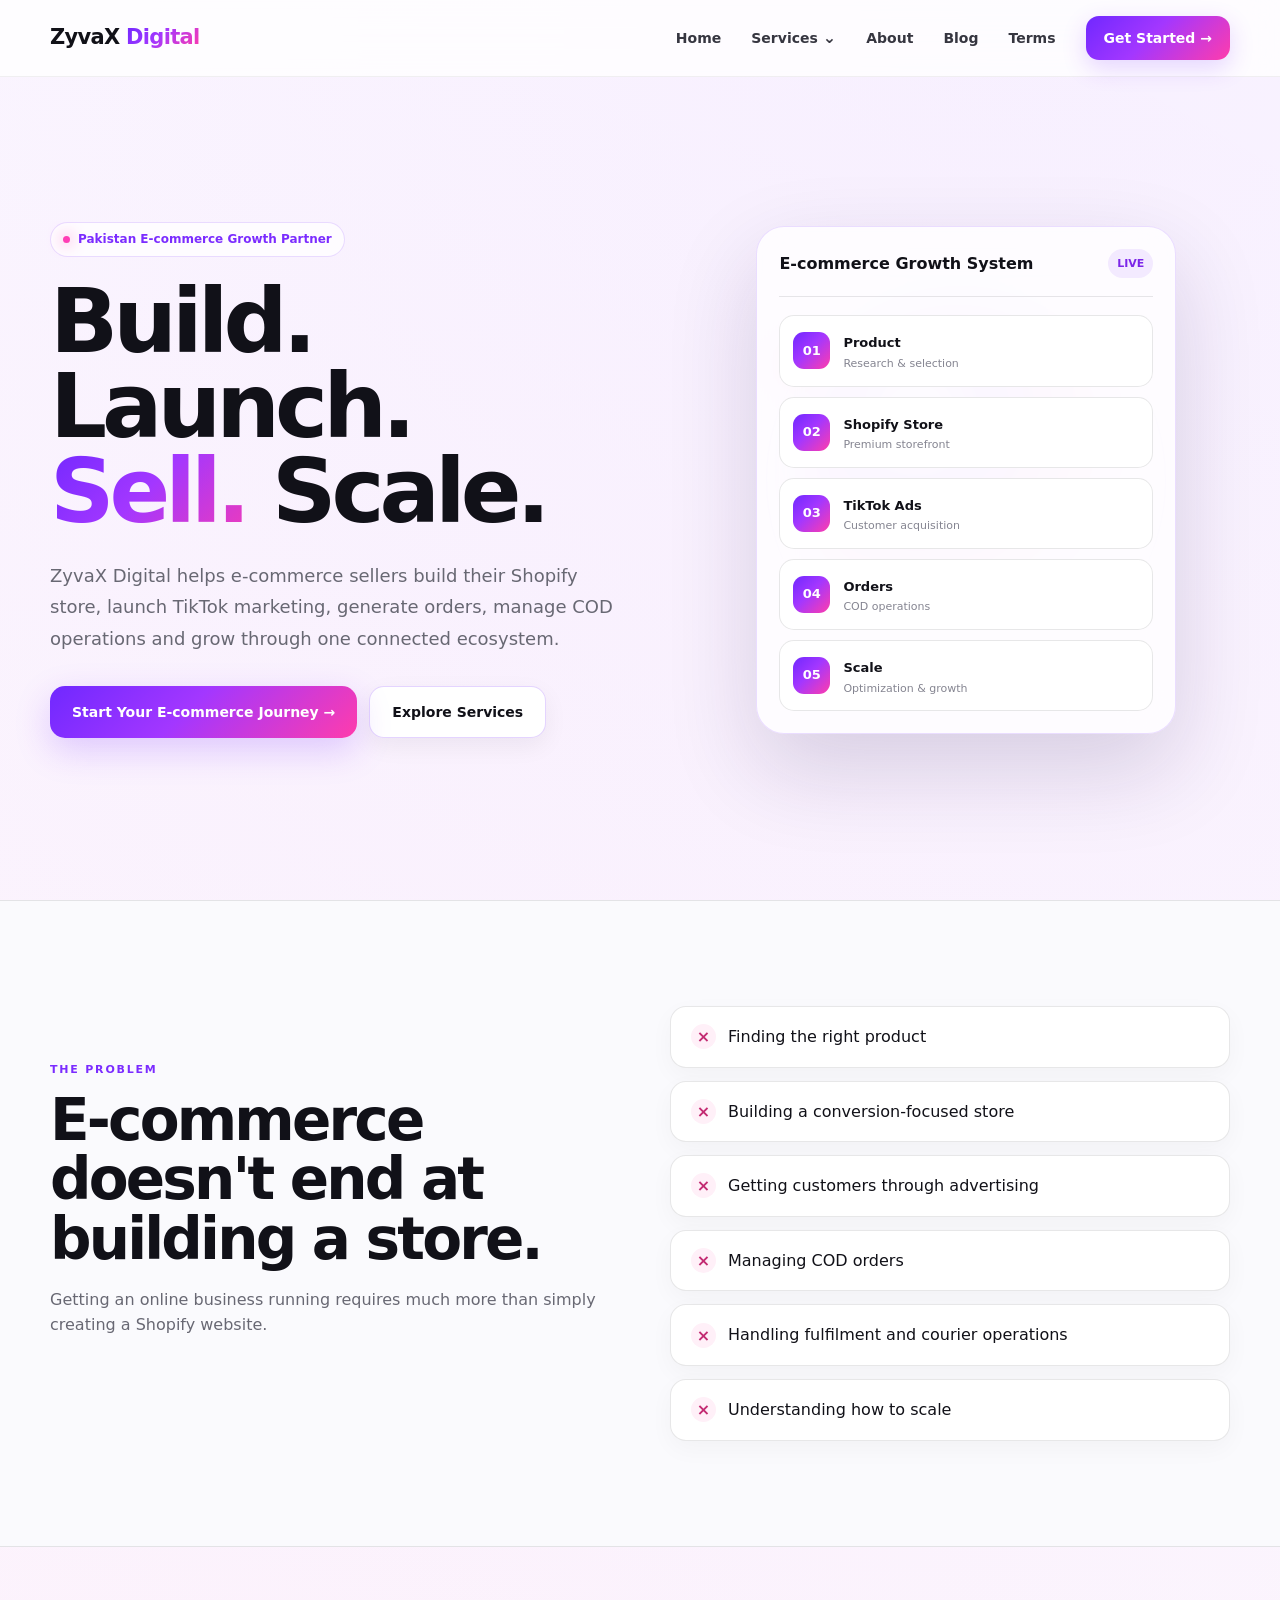
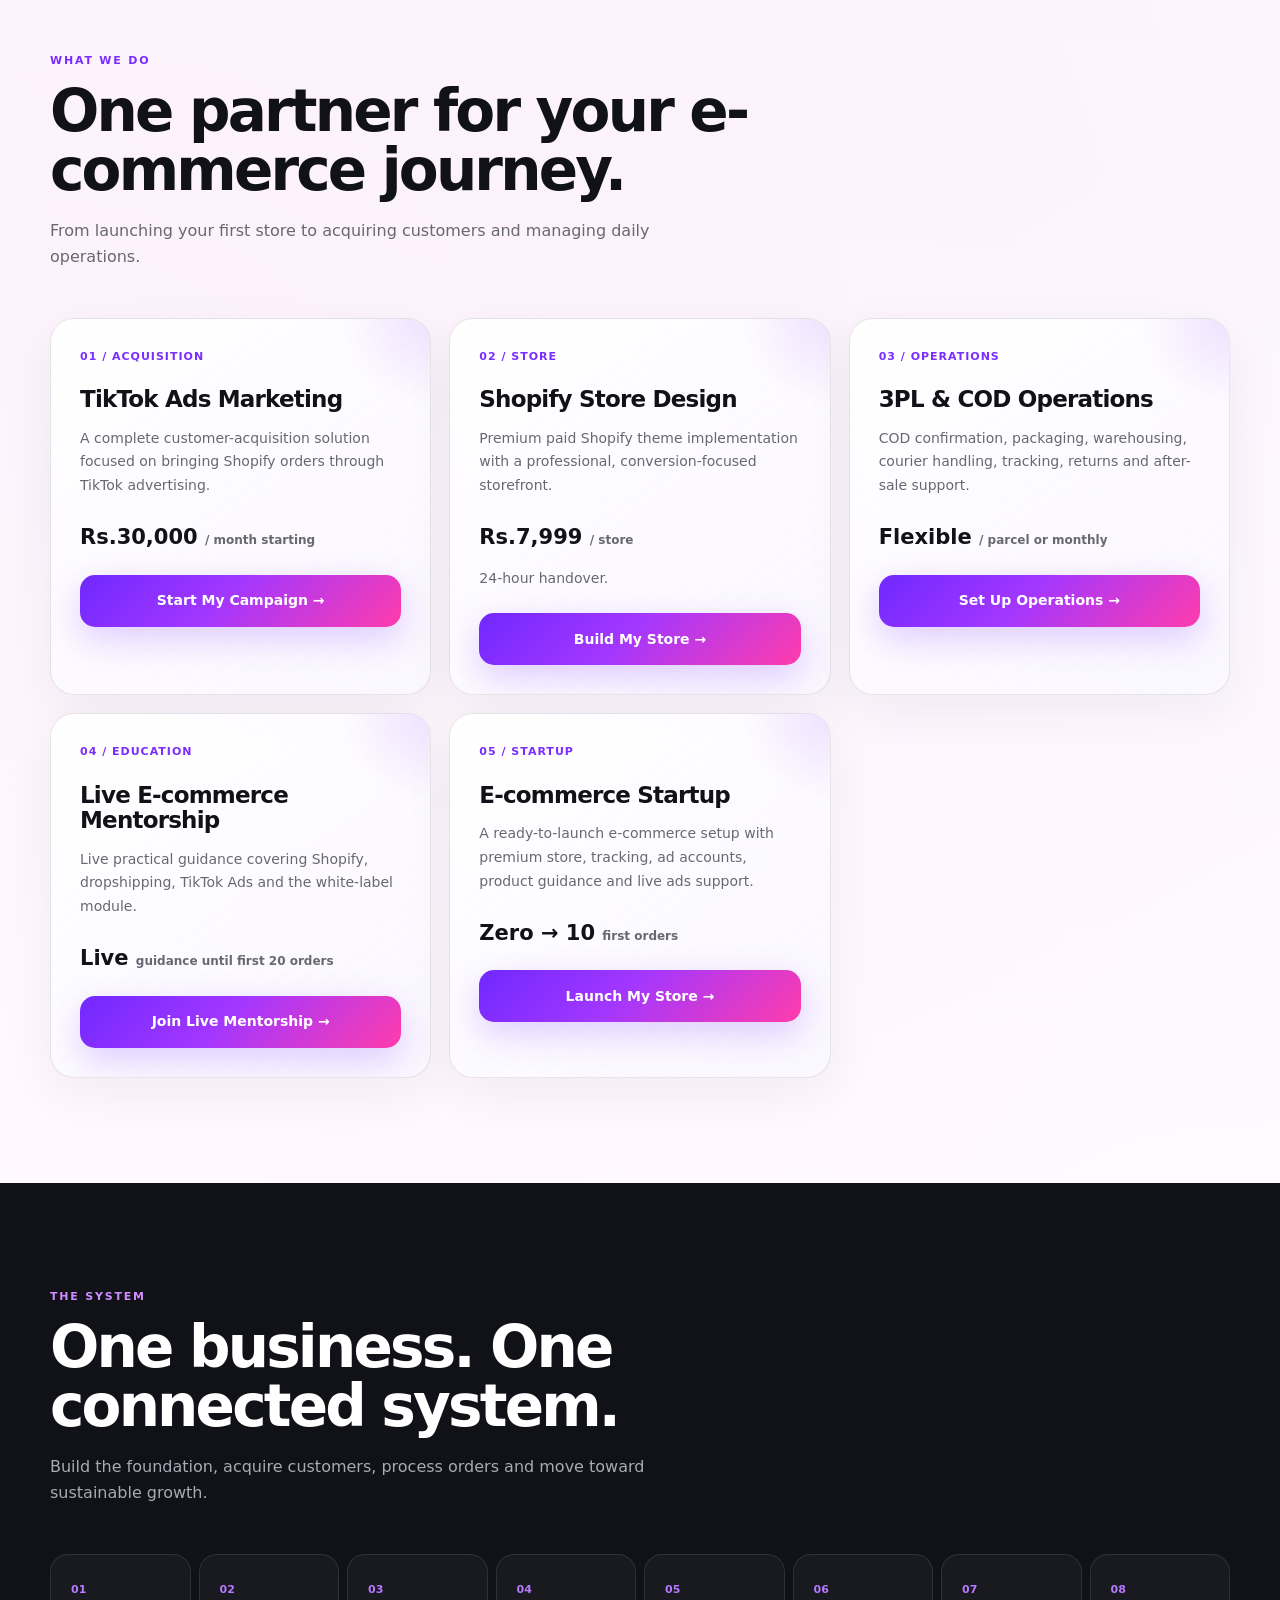
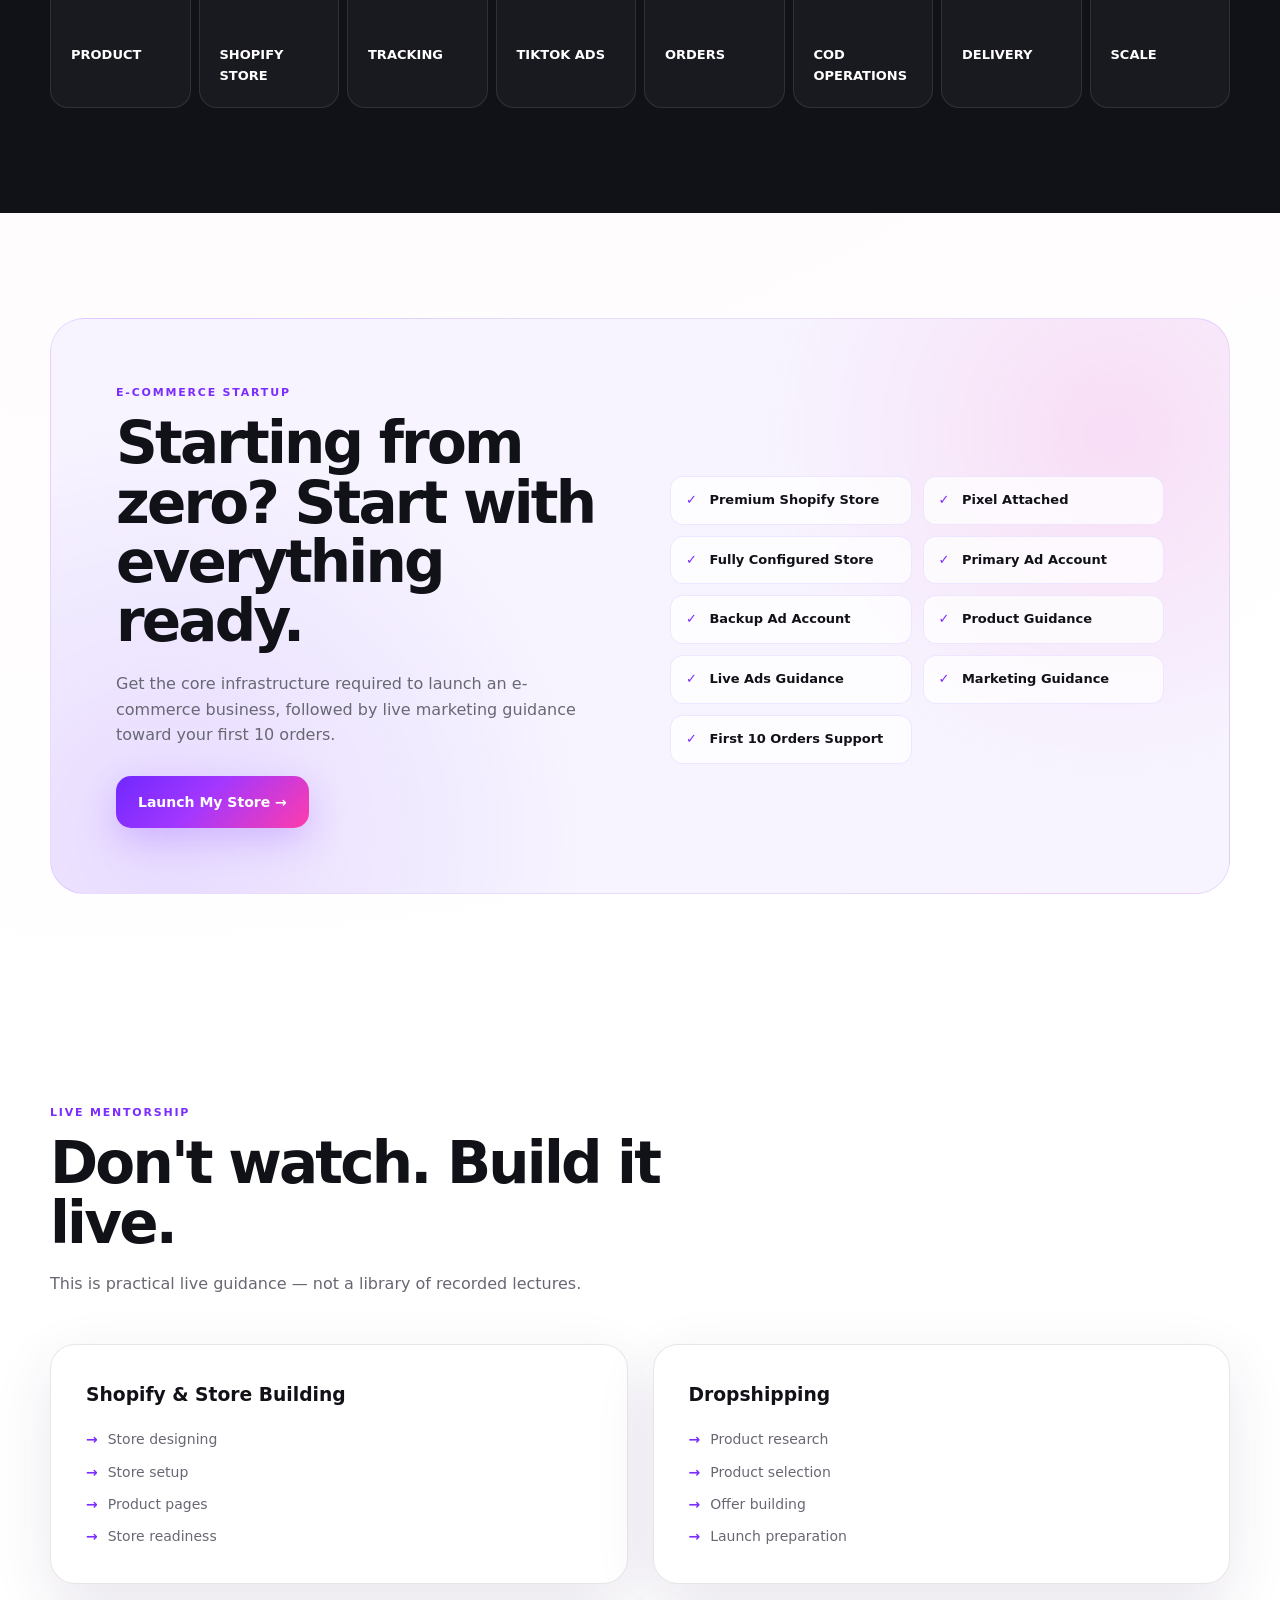
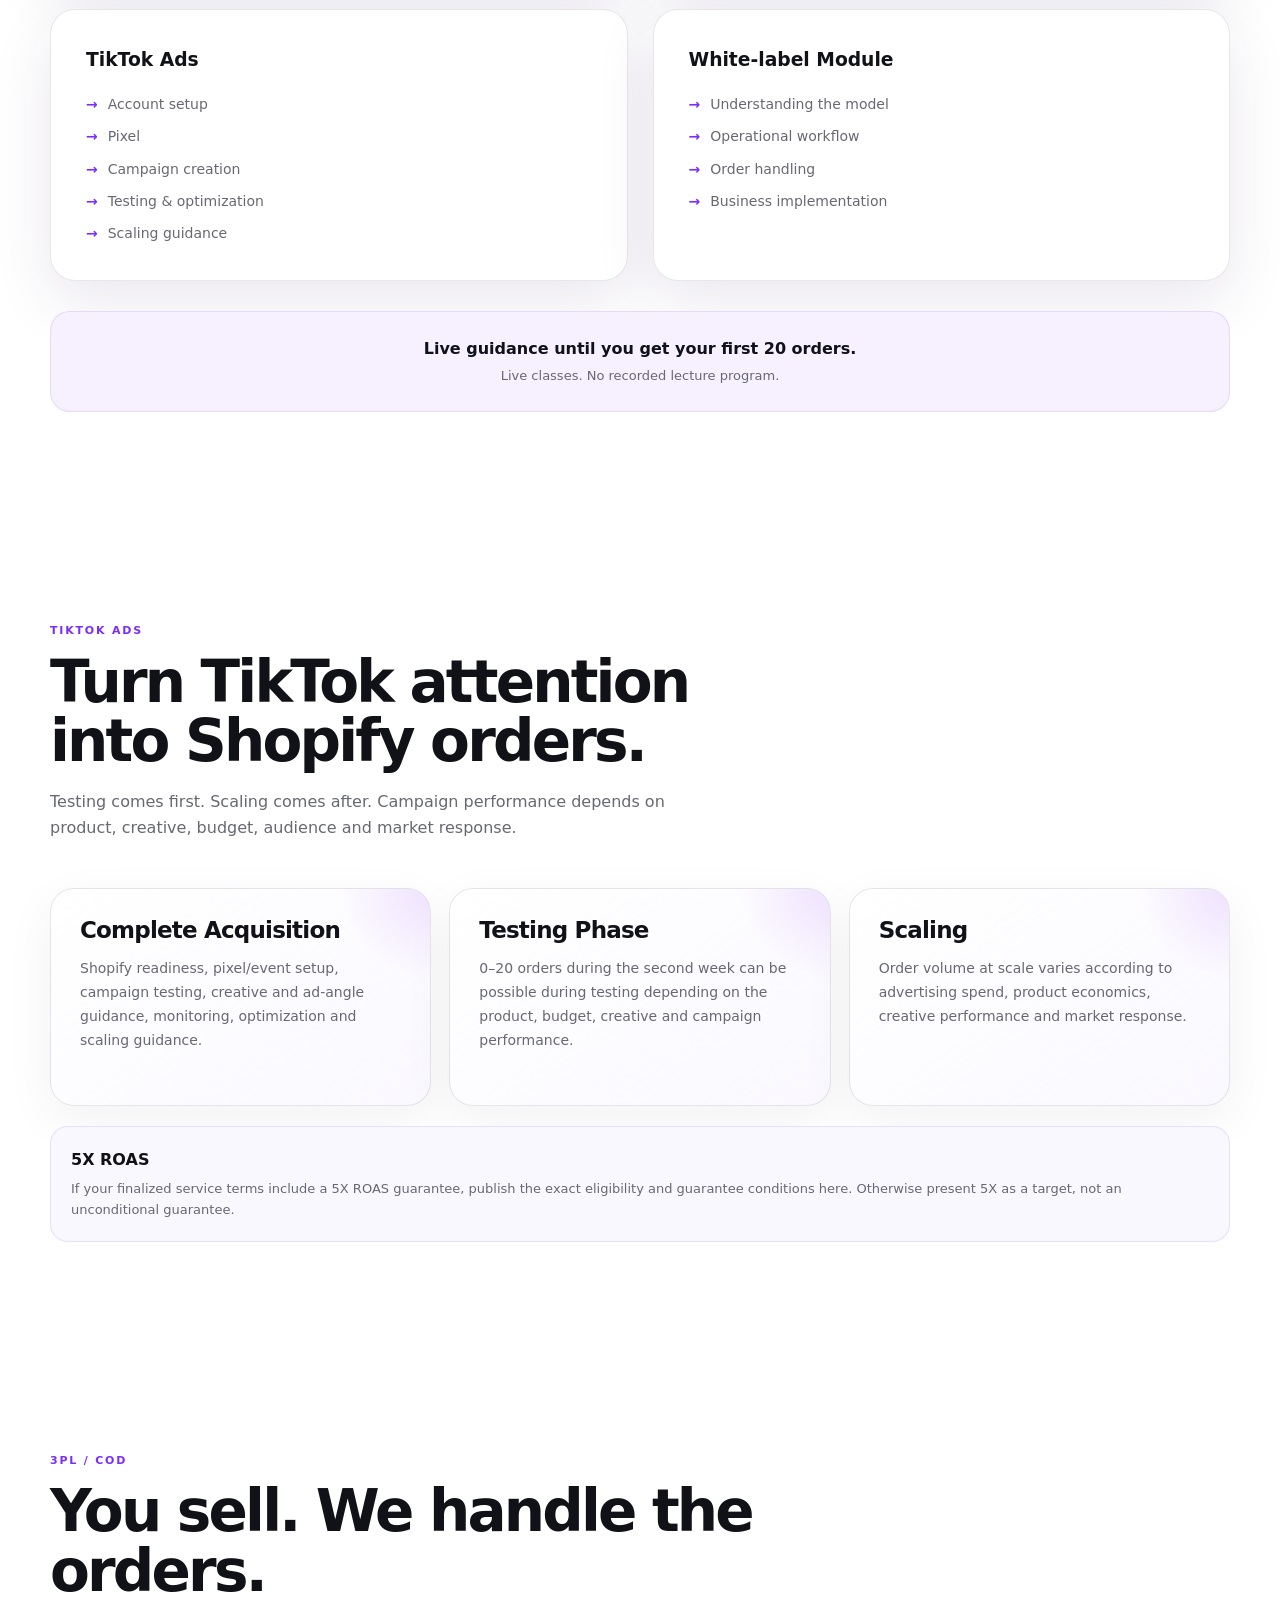
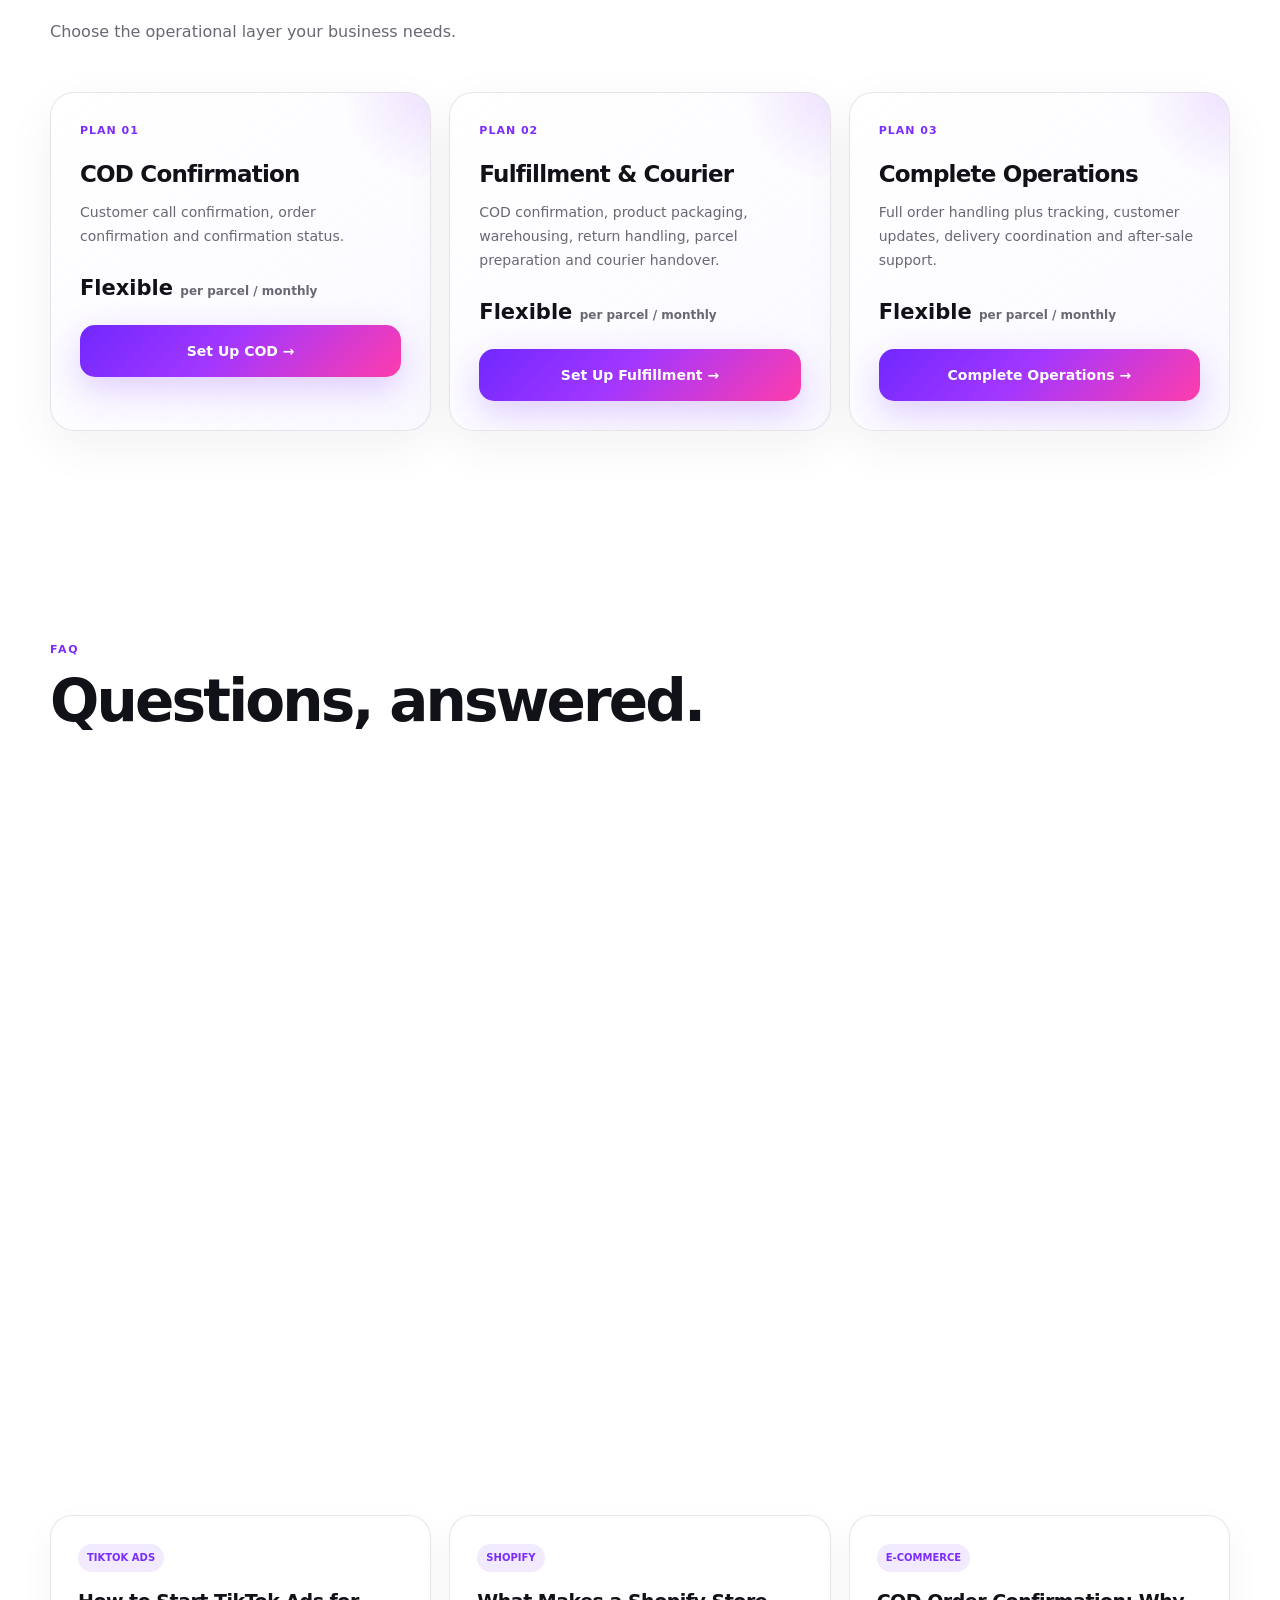
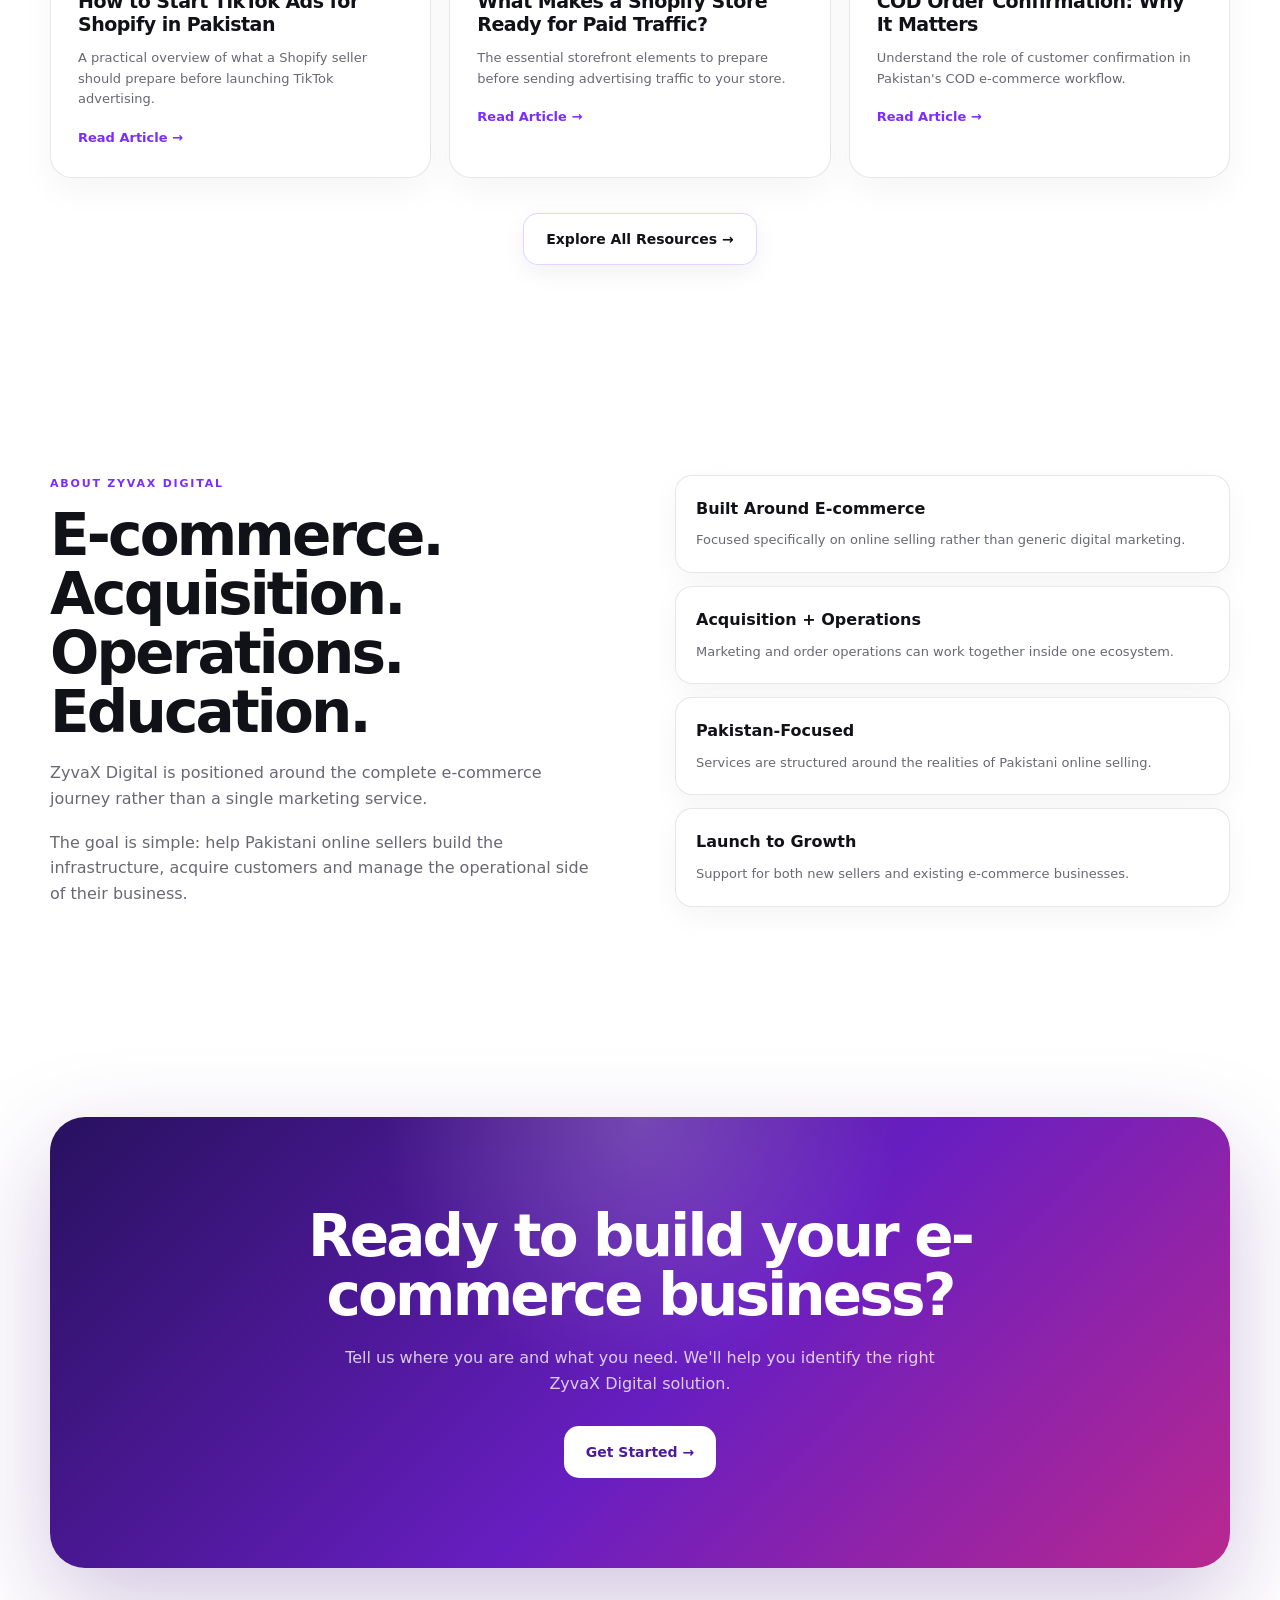
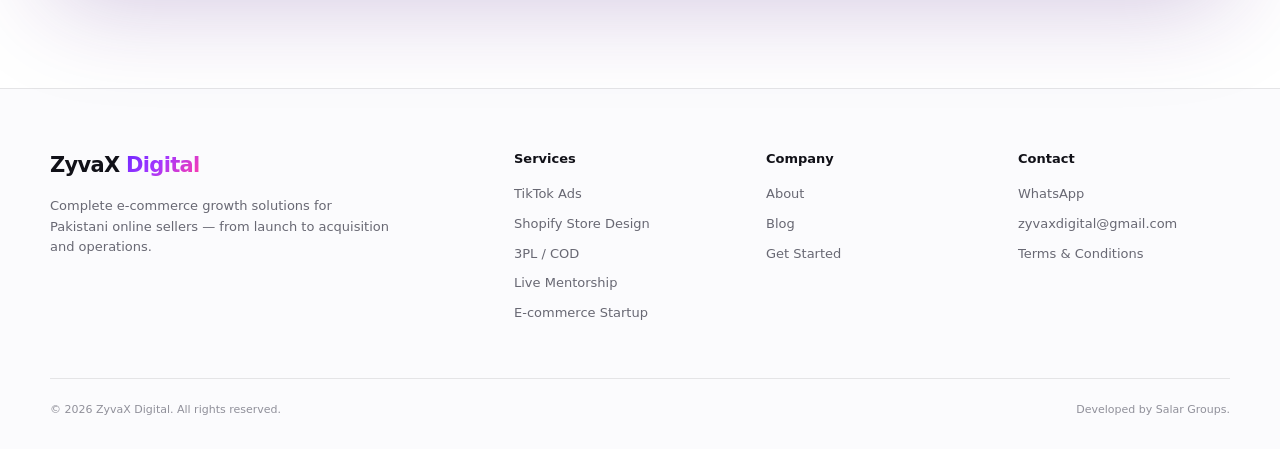
==== commit 415a106d: "Update index.html" ====
--- a/index.html
+++ b/index.html
@@ -162,7 +162,7 @@
       <div class="hero-buttons">
 
         <a
-          href="https://forms.google.com/"
+          href="https://forms.gle/fkwpN7iDvkNTHAJH6"
           target="_blank"
           class="btn btn-primary">
           Start Your E-commerce Journey →
@@ -362,7 +362,7 @@
         </div>
 
         <a
-          href="https://forms.google.com/"
+          href="https://forms.gle/fkwpN7iDvkNTHAJH6"
           target="_blank"
           class="btn btn-primary">
           Start My Campaign →
@@ -398,7 +398,7 @@
         </p>
 
         <a
-          href="https://forms.google.com/"
+          href="https://forms.gle/fkwpN7iDvkNTHAJH6"
           target="_blank"
           class="btn btn-primary">
           Build My Store →
@@ -430,7 +430,7 @@
         </div>
 
         <a
-          href="https://forms.google.com/"
+          href="https://forms.gle/fkwpN7iDvkNTHAJH6"
           target="_blank"
           class="btn btn-primary">
           Set Up Operations →
@@ -464,7 +464,7 @@
         </div>
 
         <a
-          href="https://forms.google.com/"
+          href="https://forms.gle/fkwpN7iDvkNTHAJH6"
           target="_blank"
           class="btn btn-primary">
           Join Live Mentorship →
@@ -497,7 +497,7 @@
         </div>
 
         <a
-          href="https://forms.google.com/"
+          href="https://forms.gle/fkwpN7iDvkNTHAJH6"
           target="_blank"
           class="btn btn-primary">
           Launch My Store →
@@ -625,7 +625,7 @@
             style="margin-top:28px">
 
             <a
-              href="https://forms.google.com/"
+              href="https://forms.gle/fkwpN7iDvkNTHAJH6"
               target="_blank"
               class="btn btn-primary">
               Launch My Store →
@@ -968,7 +968,7 @@
         </div>
 
         <a
-          href="https://forms.google.com/"
+          href="https://forms.gle/fkwpN7iDvkNTHAJH6"
           target="_blank"
           class="btn btn-primary">
           Set Up COD →
@@ -998,7 +998,7 @@
         </div>
 
         <a
-          href="https://forms.google.com/"
+          href="https://forms.gle/fkwpN7iDvkNTHAJH6"
           target="_blank"
           class="btn btn-primary">
           Set Up Fulfillment →
@@ -1028,7 +1028,7 @@
         </div>
 
         <a
-          href="https://forms.google.com/"
+          href="https://forms.gle/fkwpN7iDvkNTHAJH6"
           target="_blank"
           class="btn btn-primary">
           Complete Operations →
@@ -1392,7 +1392,7 @@
       </p>
 
       <a
-        href="https://forms.google.com/"
+        href="https://forms.gle/fkwpN7iDvkNTHAJH6"
         target="_blank"
         class="btn">
         Get Started →
@@ -1528,3 +1528,4 @@
 </footer>
 
 
+
